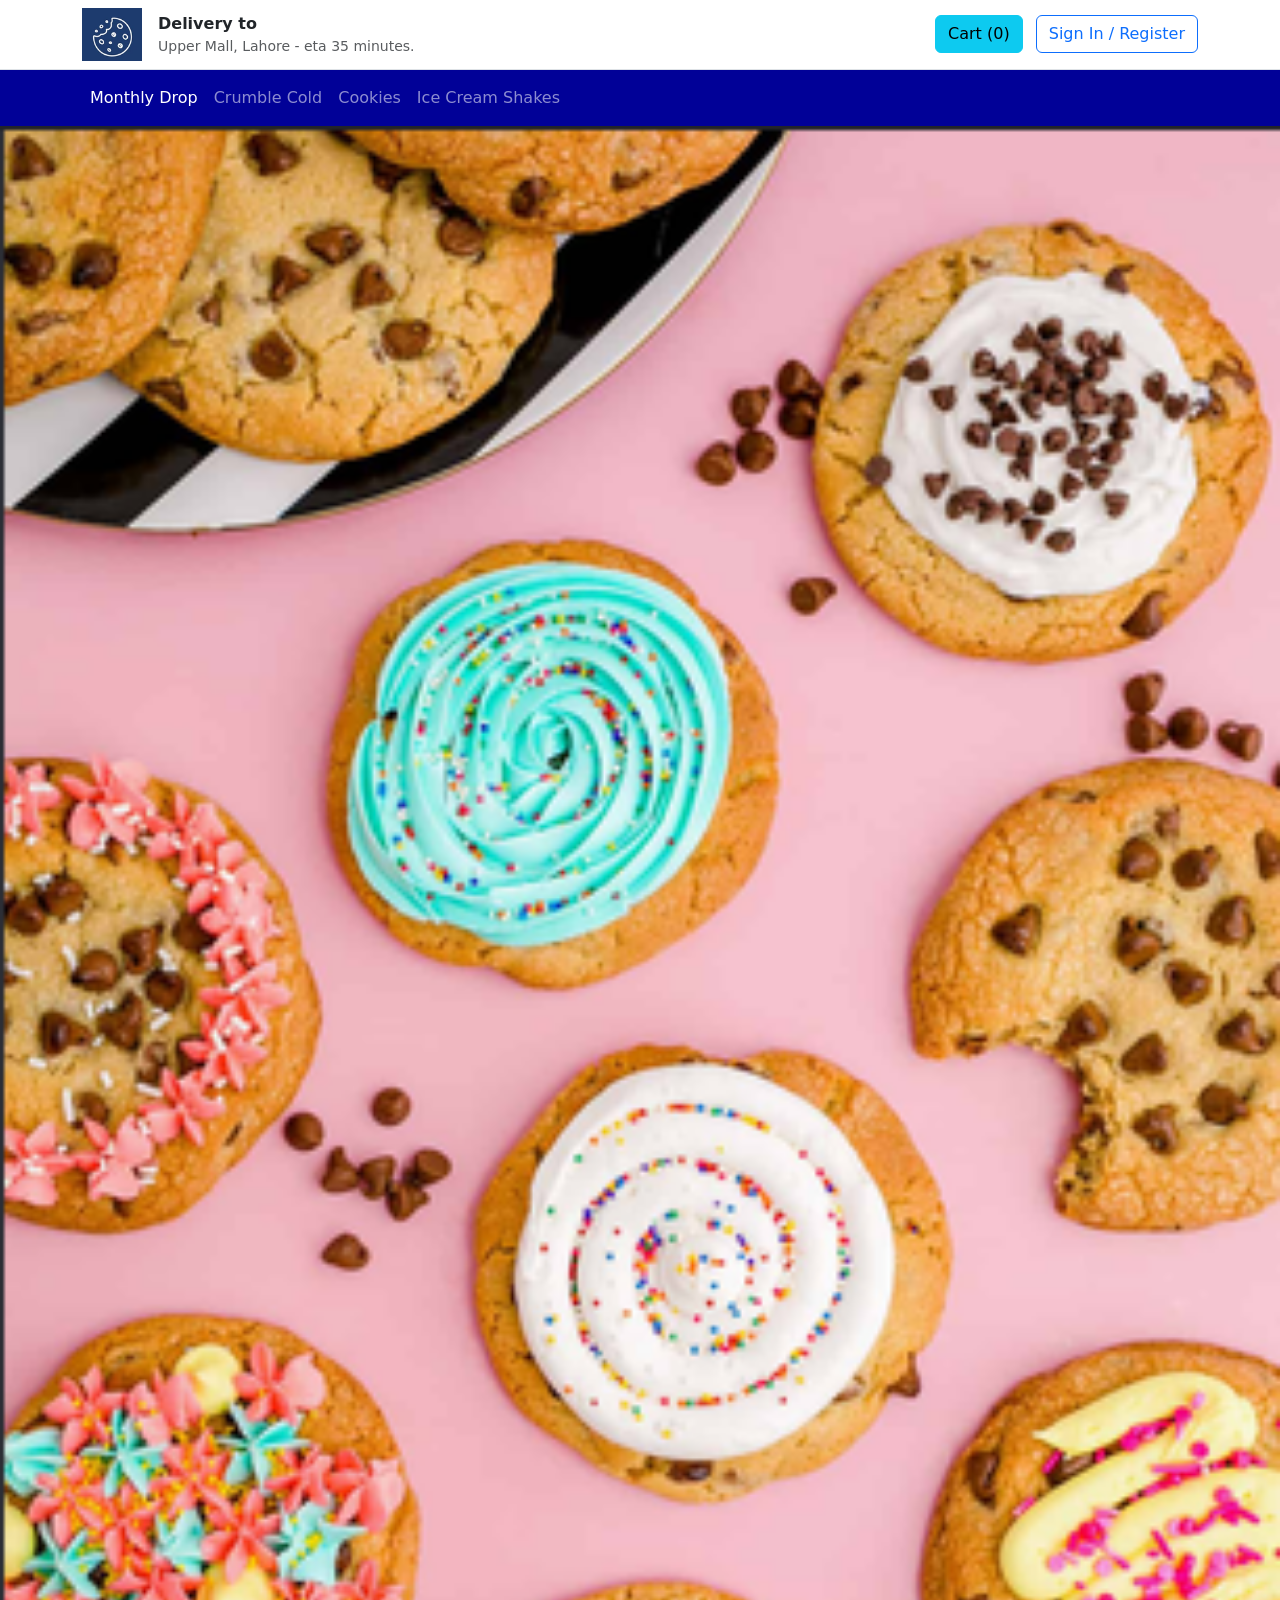
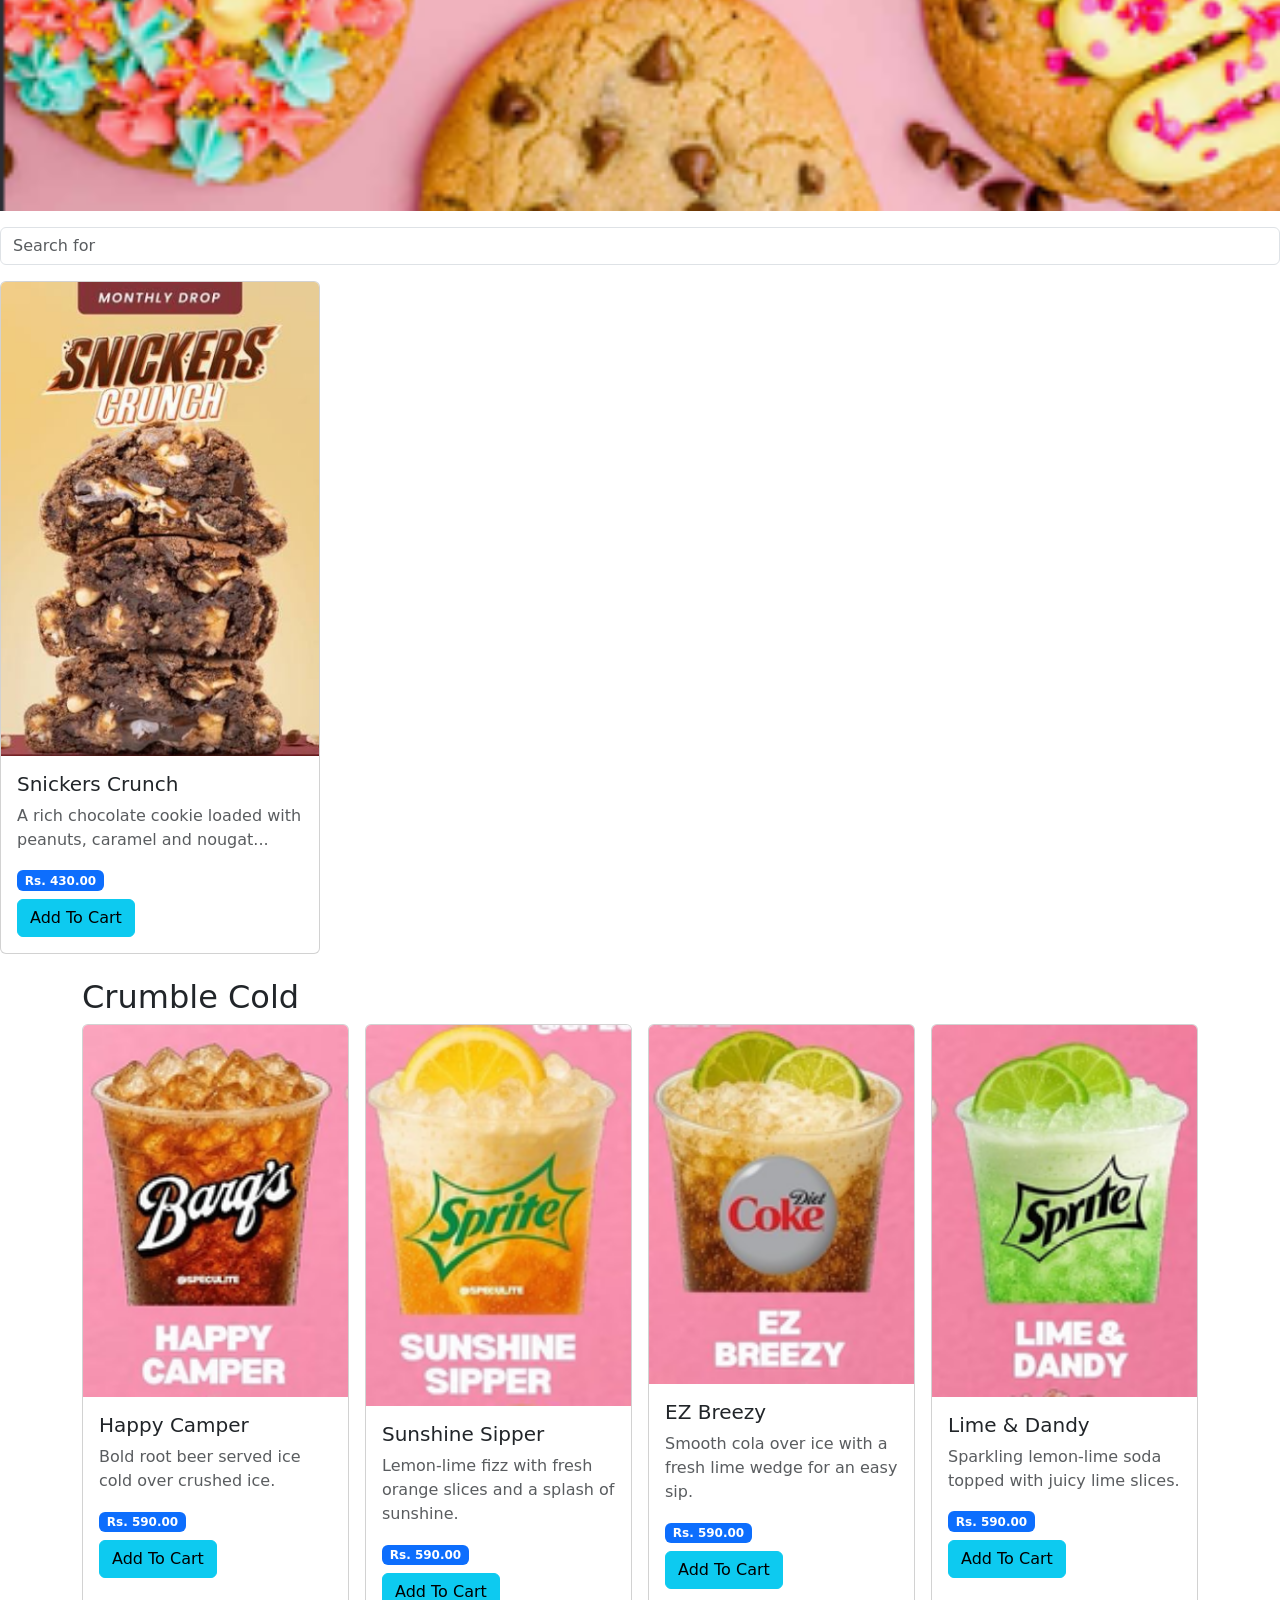
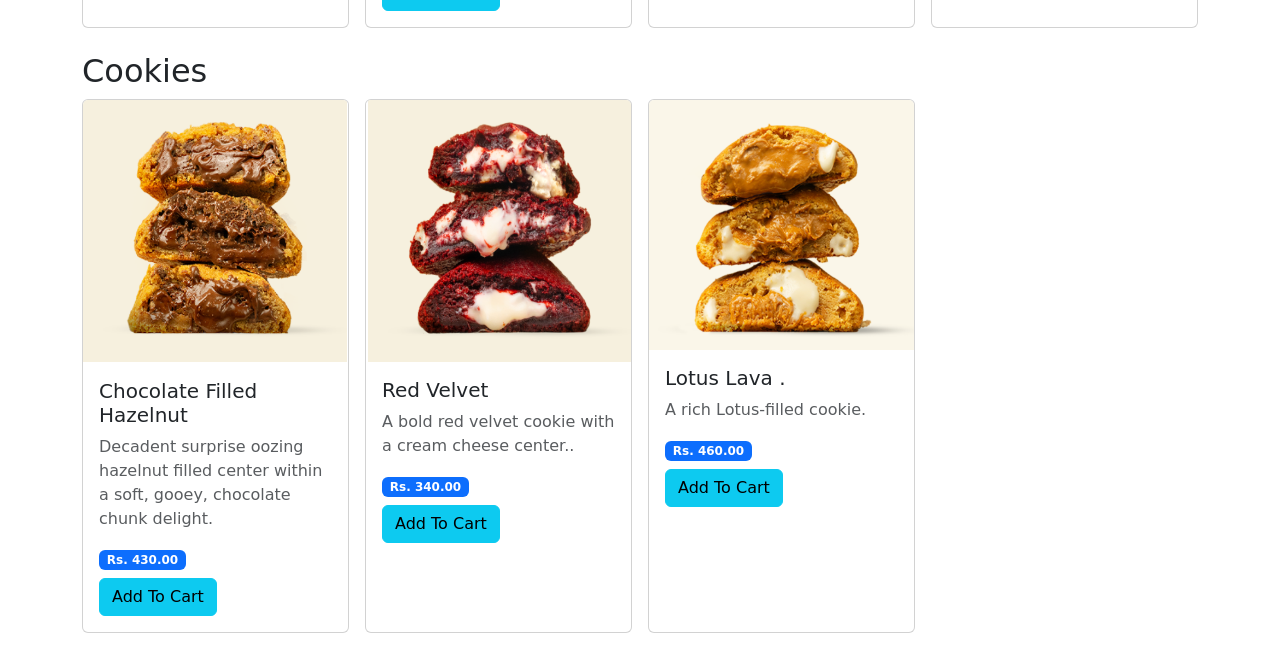
==== assignment-2/index.html @ 1c63a2e4 "Added three more cookie cards" ====
<!DOCTYPE html>
<html lang="en">
<head>
  <meta charset="UTF-8">
  <meta name="viewport" content="width=device-width, initial-scale=1.0">
  <title>Crumble</title>
  <link href="https://cdn.jsdelivr.net/npm/bootstrap@5.3.3/dist/css/bootstrap.min.css" rel="stylesheet">
  <link rel="stylesheet" href="css/style.css">
</head>
<body>

      <!-- Top bar -->
  <header class="bg-white border-bottom">
    <div class="container d-flex flex-wrap align-items-center justify-content-between gap-2 py-2">
      <div class="d-flex align-items-center">
        <img src="images/logo.png" alt="Crumble logo" width="60" class="me-3">
        <div>
          <strong>Delivery to</strong>
          <div class="small text-muted">Upper Mall, Lahore - eta 35 minutes.</div>
        </div>
      </div>
      <div>
        <button class="btn btn-info me-2">Cart (0)</button>
        <button class="btn btn-outline-primary">Sign In / Register</button>
      </div>
    </div>
  </header>

    <!-- Category navbar -->
  <nav class="navbar navbar-expand-md navbar-dark category-bar">
    <div class="container">
      <span class="navbar-brand d-md-none">Menu</span>
      <button class="navbar-toggler" type="button" data-bs-toggle="collapse" data-bs-target="#categoryMenu">
        <span class="navbar-toggler-icon"></span>
      </button>
      <div class="collapse navbar-collapse" id="categoryMenu">
        <ul class="navbar-nav">
          <li class="nav-item"><a class="nav-link active" href="#monthly-drop">Monthly Drop</a></li>
          <li class="nav-item"><a class="nav-link" href="#crumble-cold">Crumble Cold</a></li>
          <li class="nav-item"><a class="nav-link" href="#cookies">Cookies</a></li>
          <li class="nav-item"><a class="nav-link" href="#shakes">Ice Cream Shakes</a></li>
        </ul>
      </div>
    </div>
  </nav>

    <!-- Banner -->
  <section>
    <img src="images/banner.jpg" alt="Smores cookie monthly drop" class="img-fluid w-100">
  </section>

    <!-- Main content -->
  

    <!-- Search box -->
    <input type="text" class="form-control my-3" placeholder="Search for">

            <div class="col-12 col-md-6 col-lg-3">
          <div class="card h-100">
            <img src="images/snickers.jpg" class="card-img-top" alt="Snickers Crunch cookie">
            <div class="card-body">
              <h5 class="card-title">Snickers Crunch</h5>
              <p class="card-text text-muted">A rich chocolate cookie loaded with peanuts, caramel and nougat...</p>
              <span class="badge bg-primary mb-2">Rs. 430.00</span>
              <br>
              <button class="btn btn-info">Add To Cart</button>
            </div>
          </div>
        </div>

        <main class="container">

        <!-- Crumble Cold -->
    <section id="crumble-cold" class="my-4">
      <h2>Crumble Cold</h2>
      <div class="row g-3">

        <div class="col-12 col-md-6 col-lg-3">
          <div class="card h-100">
            <img src="images/happy-camper.jpg" class="card-img-top" alt="Happy Camper drink">
            <div class="card-body">
              <h5 class="card-title">Happy Camper</h5>
              <p class="card-text text-muted">Bold root beer served ice cold over crushed ice.</p>
              <span class="badge bg-primary mb-2">Rs. 590.00</span>
              <br>
              <button class="btn btn-info">Add To Cart</button>
            </div>
          </div>
        </div>

        <div class="col-12 col-md-6 col-lg-3">
          <div class="card h-100">
            <img src="images/sunshine-sipper.jpg" class="card-img-top" alt="Sunshine Sipper drink">
            <div class="card-body">
              <h5 class="card-title">Sunshine Sipper</h5>
              <p class="card-text text-muted">Lemon-lime fizz with fresh orange slices and a splash of sunshine.</p>
              <span class="badge bg-primary mb-2">Rs. 590.00</span>
              <br>
              <button class="btn btn-info">Add To Cart</button>
            </div>
          </div>
        </div>

        <div class="col-12 col-md-6 col-lg-3">
          <div class="card h-100">
            <img src="images/ez-breezy.jpg" class="card-img-top" alt="EZ Breezy drink">
            <div class="card-body">
              <h5 class="card-title">EZ Breezy</h5>
              <p class="card-text text-muted">Smooth cola over ice with a fresh lime wedge for an easy sip.</p>
              <span class="badge bg-primary mb-2">Rs. 590.00</span>
              <br>
              <button class="btn btn-info">Add To Cart</button>
            </div>
          </div>
        </div>

        <div class="col-12 col-md-6 col-lg-3">
          <div class="card h-100">
            <img src="images/lime-dandy.jpg" class="card-img-top" alt="Lime and Dandy drink">
            <div class="card-body">
              <h5 class="card-title">Lime &amp; Dandy</h5>
              <p class="card-text text-muted">Sparkling lemon-lime soda topped with juicy lime slices.</p>
              <span class="badge bg-primary mb-2">Rs. 590.00</span>
              <br>
              <button class="btn btn-info">Add To Cart</button>
            </div>
          </div>
        </div>

      </div>
    </section>

        <!-- Cookies -->
    <section id="cookies" class="my-4">
      <h2>Cookies</h2>
      <div class="row g-3">

        <div class="col-12 col-md-6 col-lg-3">
          <div class="card h-100">
            <img src="images/hazelnut.jpg" class="card-img-top" alt="Chocolate Filled Hazelnut cookie">
            <div class="card-body">
              <h5 class="card-title">
                <a href="product.html" class="text-decoration-none text-dark">Chocolate Filled Hazelnut</a>
              </h5>
              <p class="card-text text-muted">Decadent surprise oozing hazelnut filled center within a soft, gooey, chocolate chunk delight.</p>
              <span class="badge bg-primary mb-2">Rs. 430.00</span>
              <br>
              <button class="btn btn-info">Add To Cart</button>
            </div>
          </div>
        </div>

        <div class="col-12 col-md-6 col-lg-3">
          <div class="card h-100">
            <img src="images/red-velvet.jpg" class="card-img-top" alt="Red Velvet cookie">
            <div class="card-body">
              <h5 class="card-title">
                <a href="product.html" class="text-decoration-none text-dark">Red Velvet</a>
              </h5>
              <p class="card-text text-muted">A bold red velvet cookie with a cream cheese center..</p>
              <span class="badge bg-primary mb-2">Rs. 340.00</span>
              <br>
              <button class="btn btn-info">Add To Cart</button>
            </div>
          </div>
        </div>

        <div class="col-12 col-md-6 col-lg-3">
          <div class="card h-100">
            <img src="images/lotus-lava.jpg" class="card-img-top" alt="Lotus Lava cookie">
            <div class="card-body">
              <h5 class="card-title">
                <a href="product.html" class="text-decoration-none text-dark">Lotus Lava .</a>
              </h5>
              <p class="card-text text-muted">A rich Lotus-filled cookie.</p>
              <span class="badge bg-primary mb-2">Rs. 460.00</span>
              <br>
              <button class="btn btn-info">Add To Cart</button>
            </div>
          </div>
        </div>

      </div>
    </section>

  </main>


  <script src="https://cdn.jsdelivr.net/npm/bootstrap@5.3.3/dist/js/bootstrap.bundle.min.js"></script>
</body>
</html>
---- assignment-2/css/style.css ----
.category-bar {
  background-color: #010197;
}
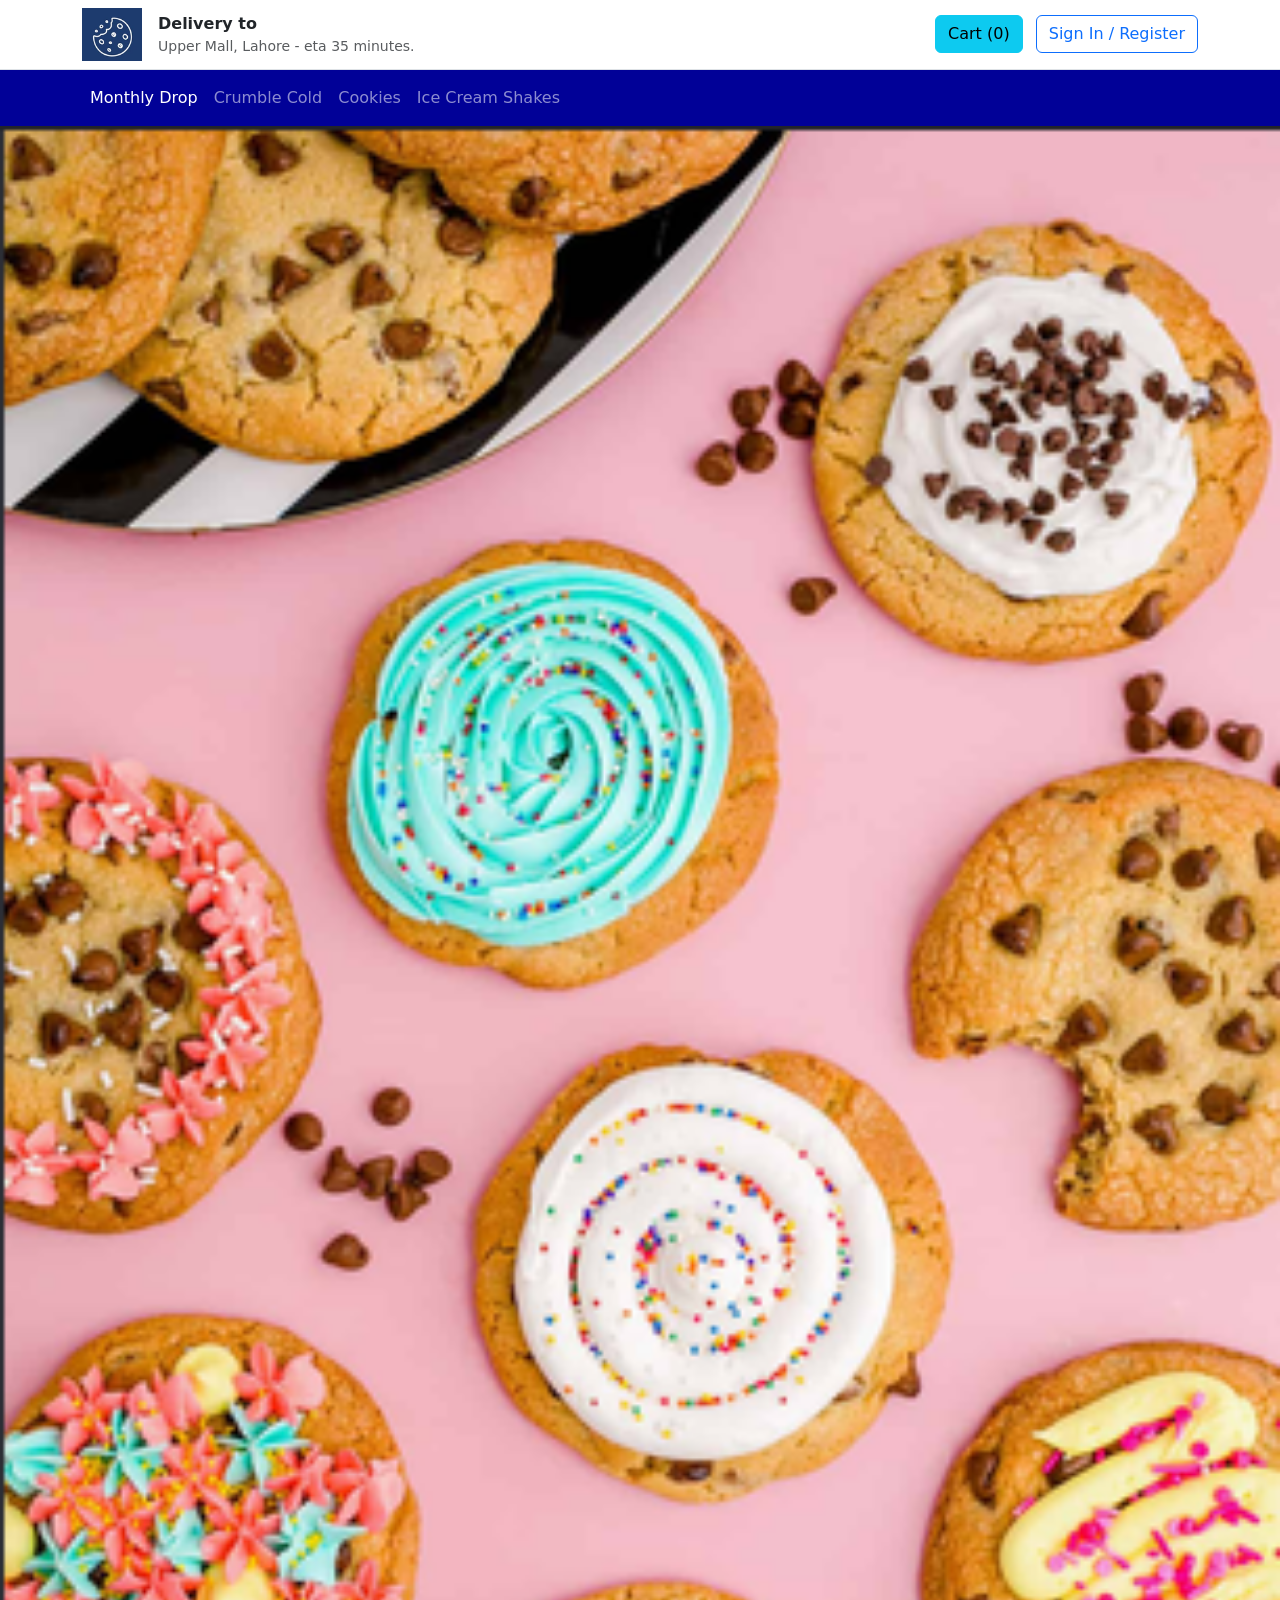
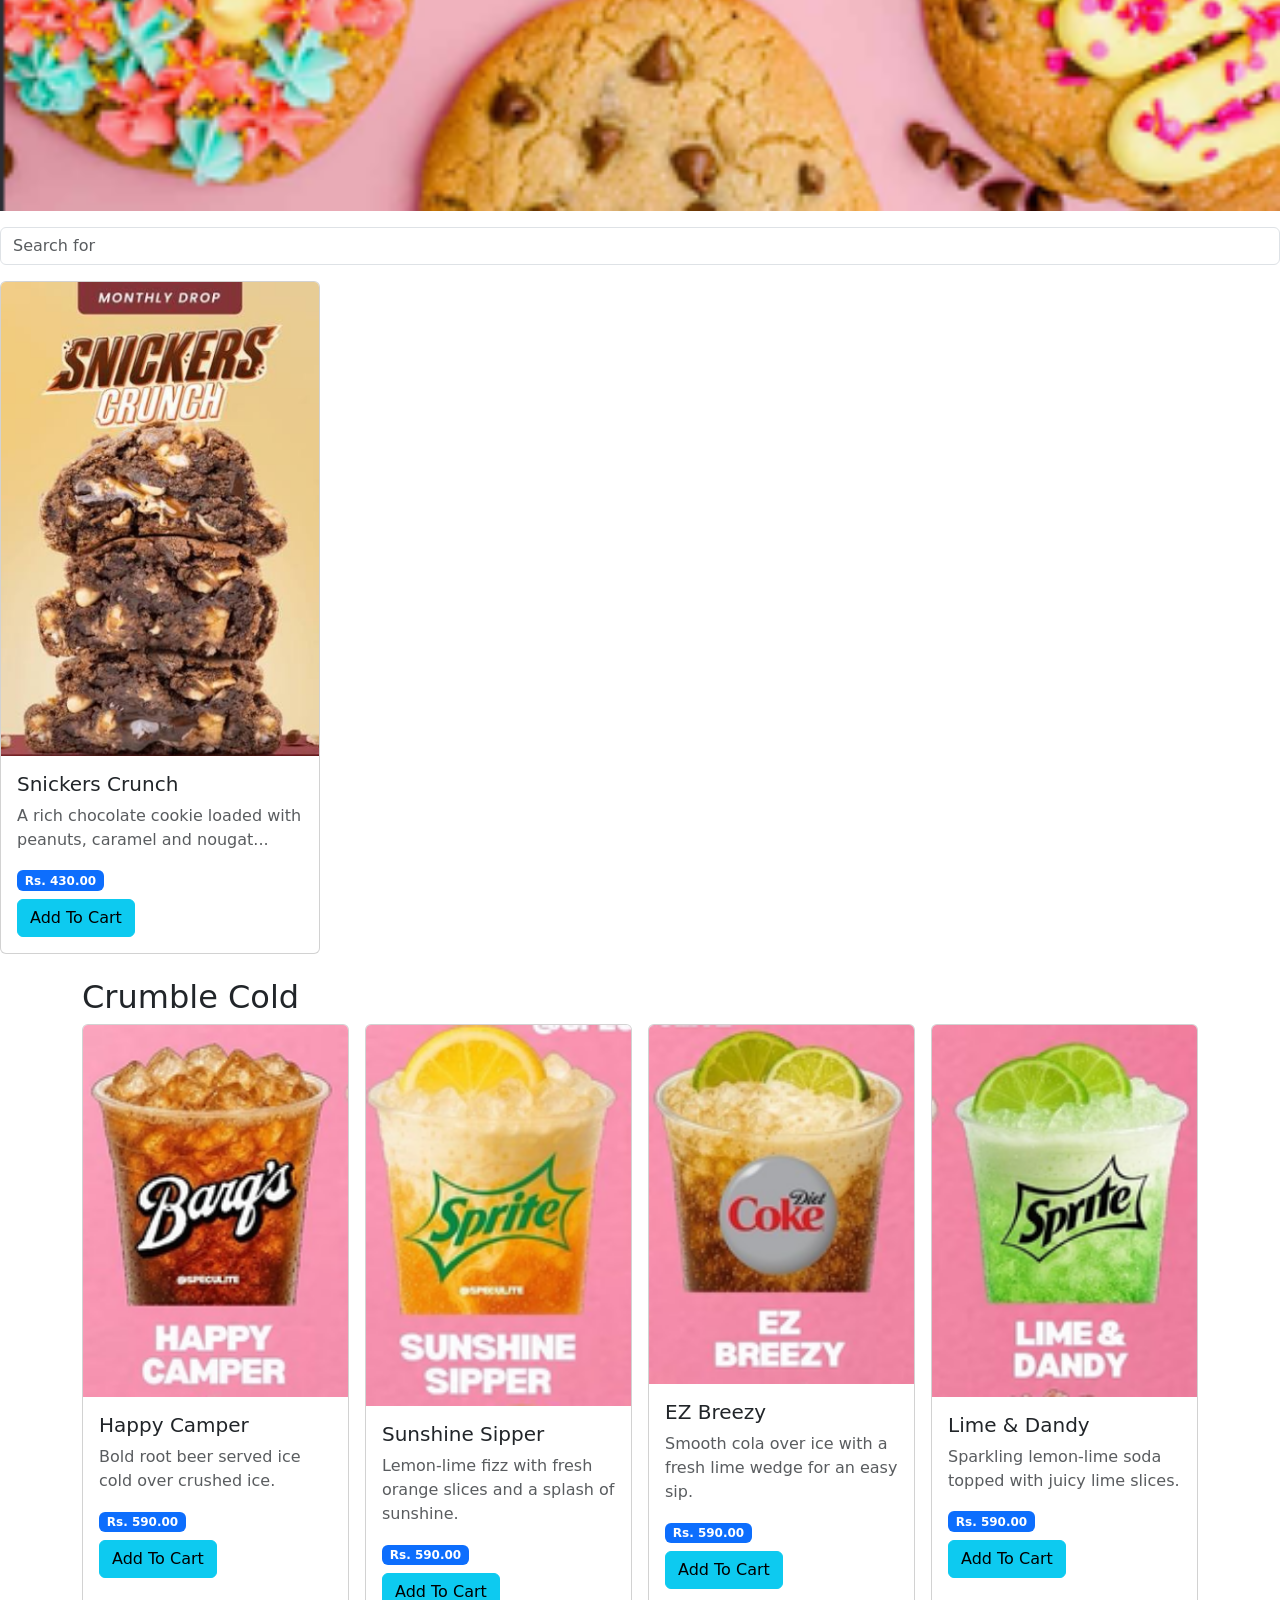
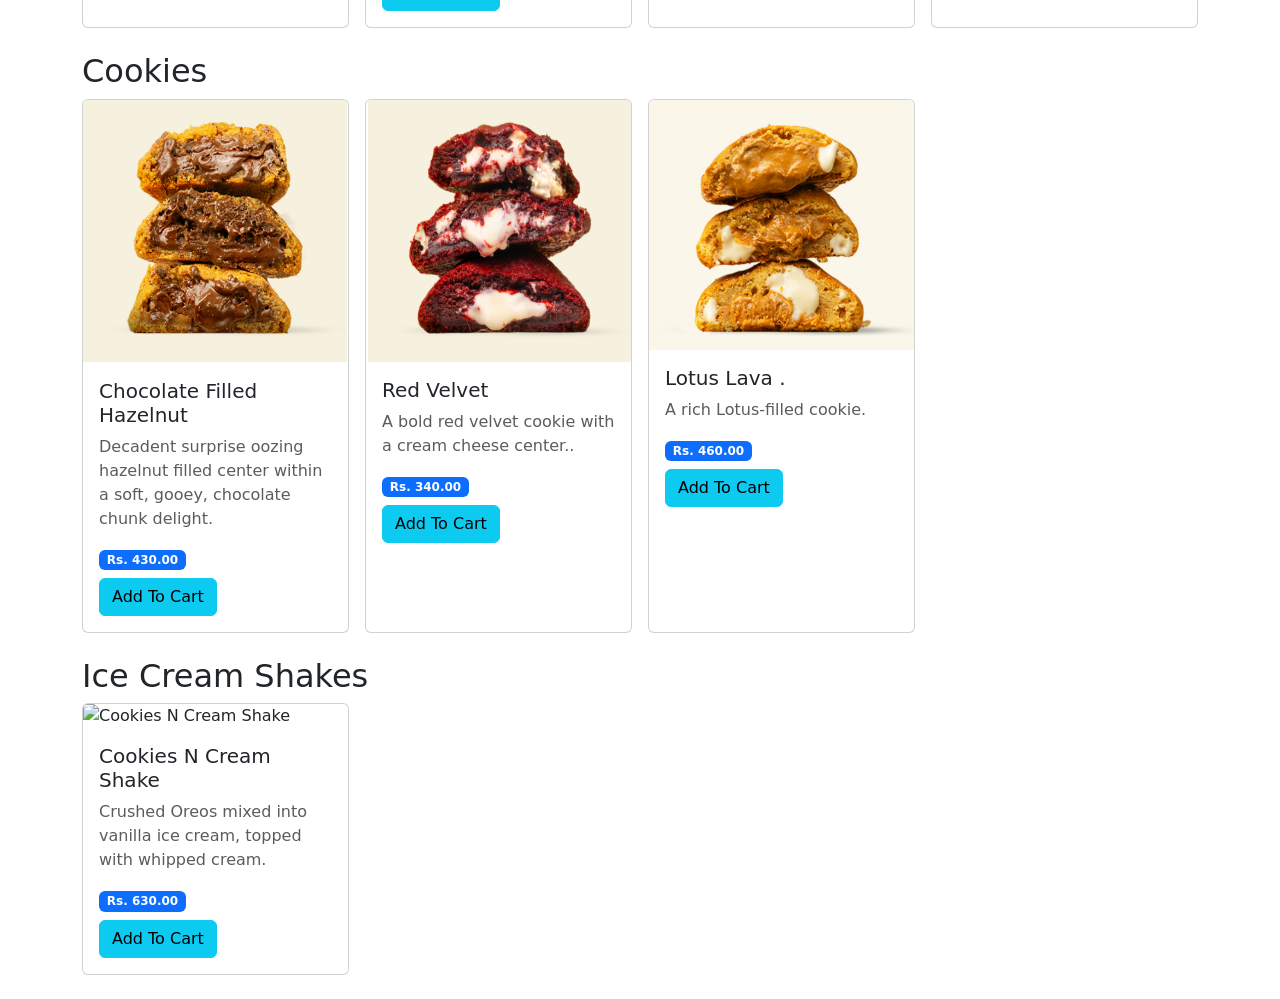
==== commit d7753d9b: "Ice Cream Shakes section with first card" ====
--- a/assignment-2/index.html
+++ b/assignment-2/index.html
@@ -183,6 +183,27 @@
       </div>
     </section>
 
+        <!-- Ice Cream Shakes -->
+    <section id="shakes" class="my-4">
+      <h2>Ice Cream Shakes</h2>
+      <div class="row g-3">
+
+        <div class="col-12 col-md-6 col-lg-3">
+          <div class="card h-100">
+            <img src="images/cookies-cream-shake.jpg" class="card-img-top" alt="Cookies N Cream Shake">
+            <div class="card-body">
+              <h5 class="card-title">Cookies N Cream Shake</h5>
+              <p class="card-text text-muted">Crushed Oreos mixed into vanilla ice cream, topped with whipped cream.</p>
+              <span class="badge bg-primary mb-2">Rs. 630.00</span>
+              <br>
+              <button class="btn btn-info">Add To Cart</button>
+            </div>
+          </div>
+        </div>
+
+      </div>
+    </section>
+
   </main>
 
 
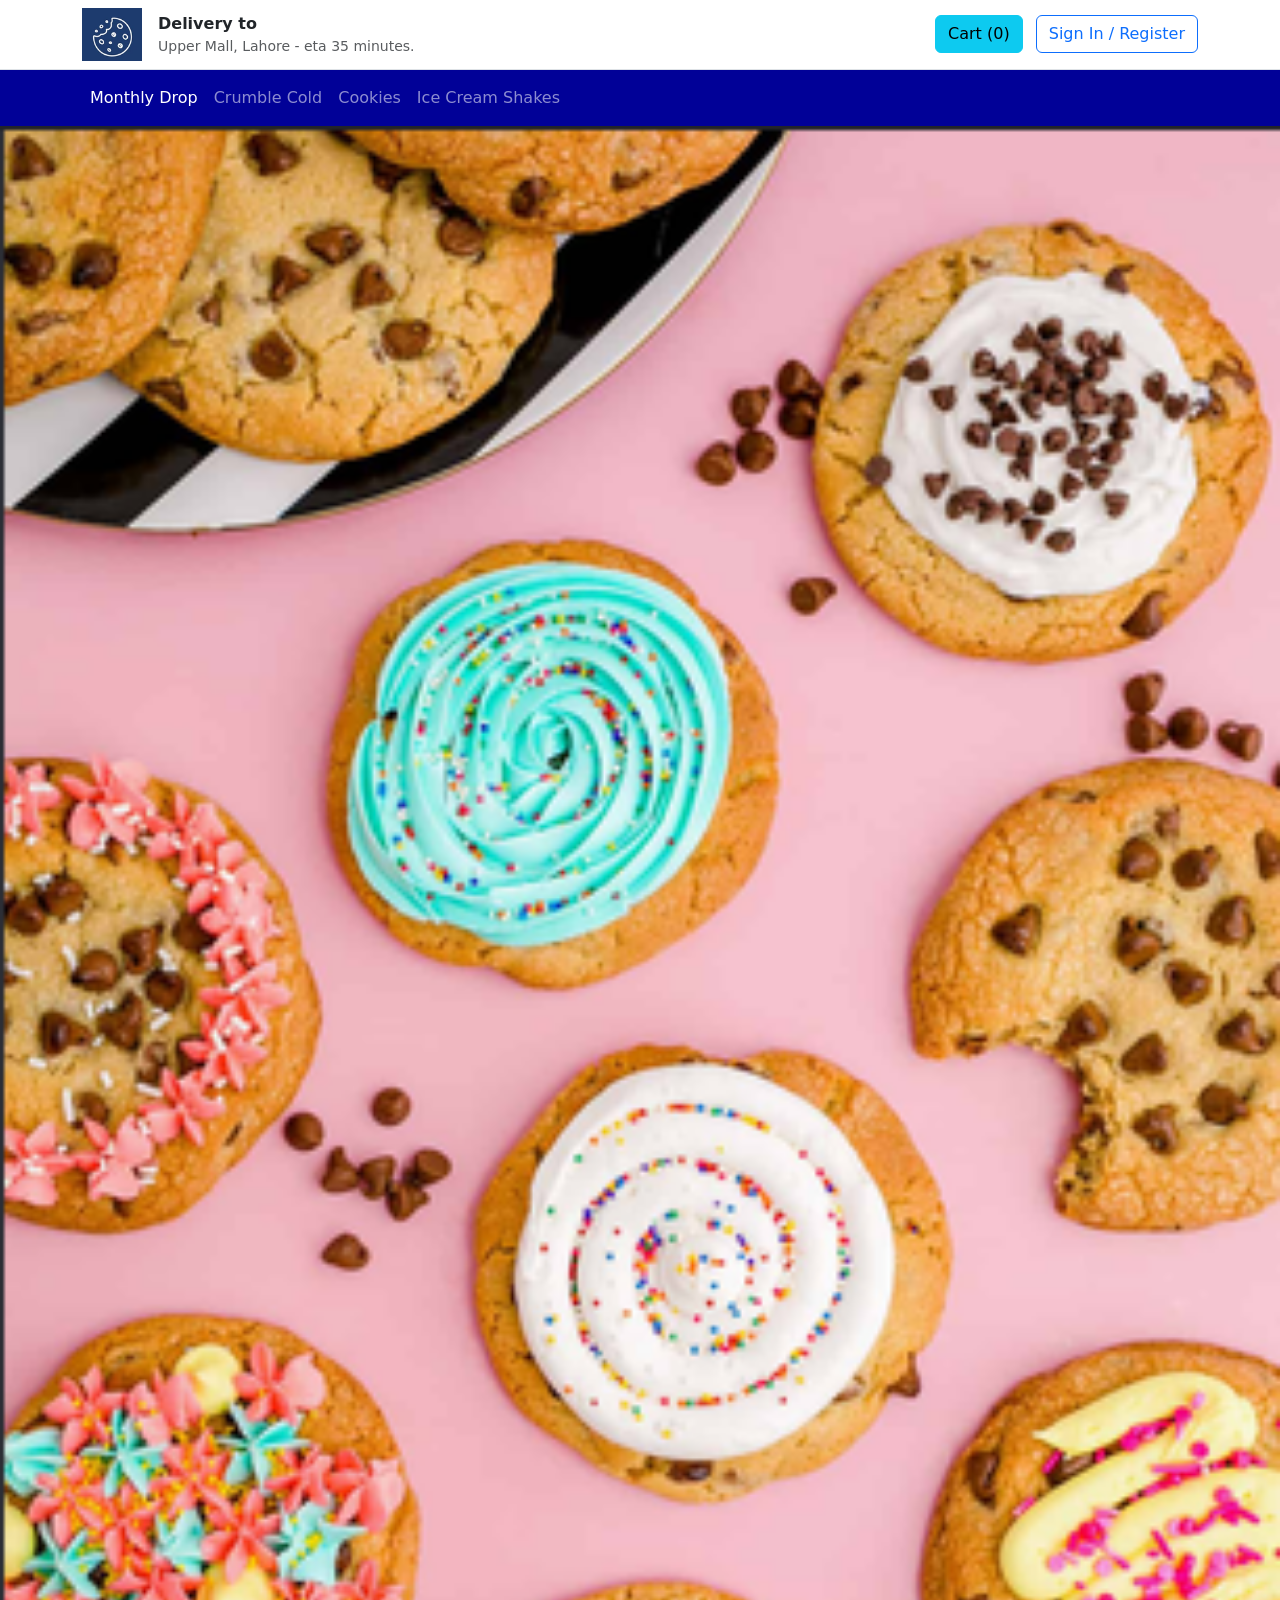
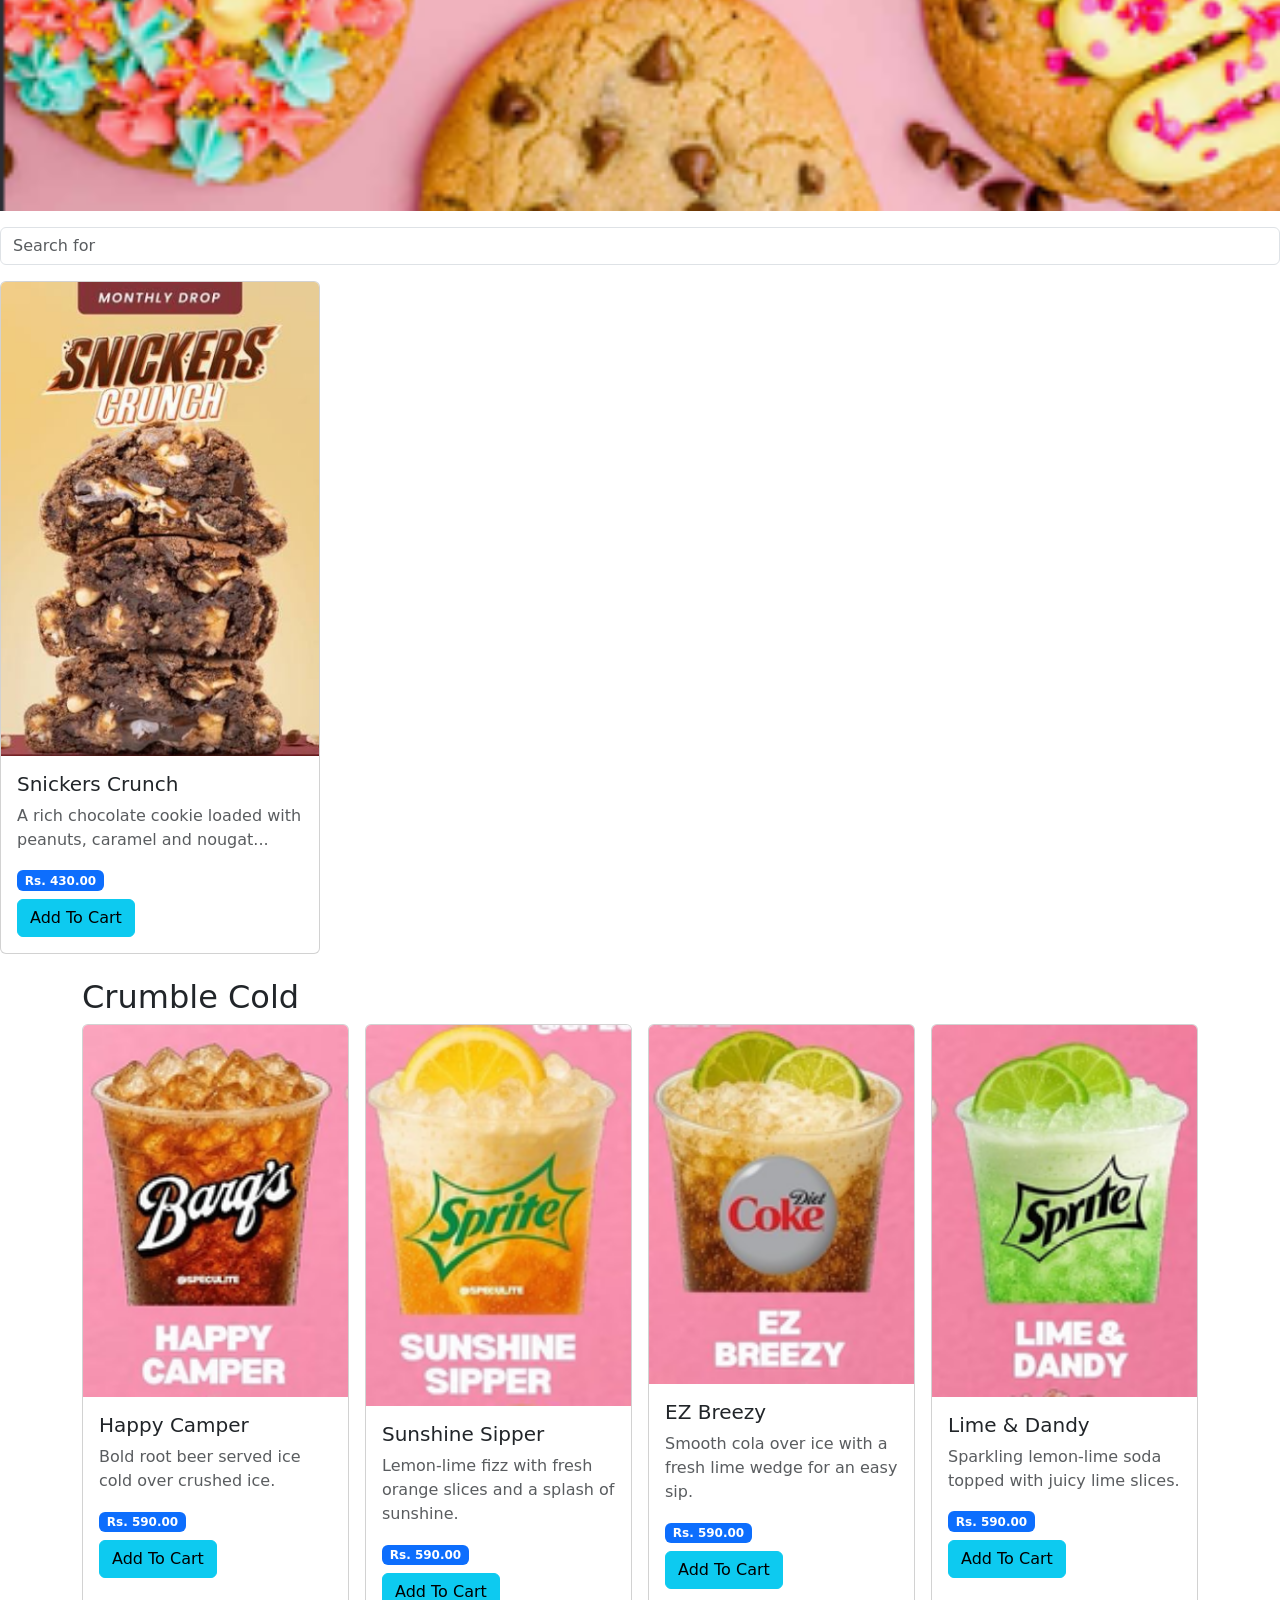
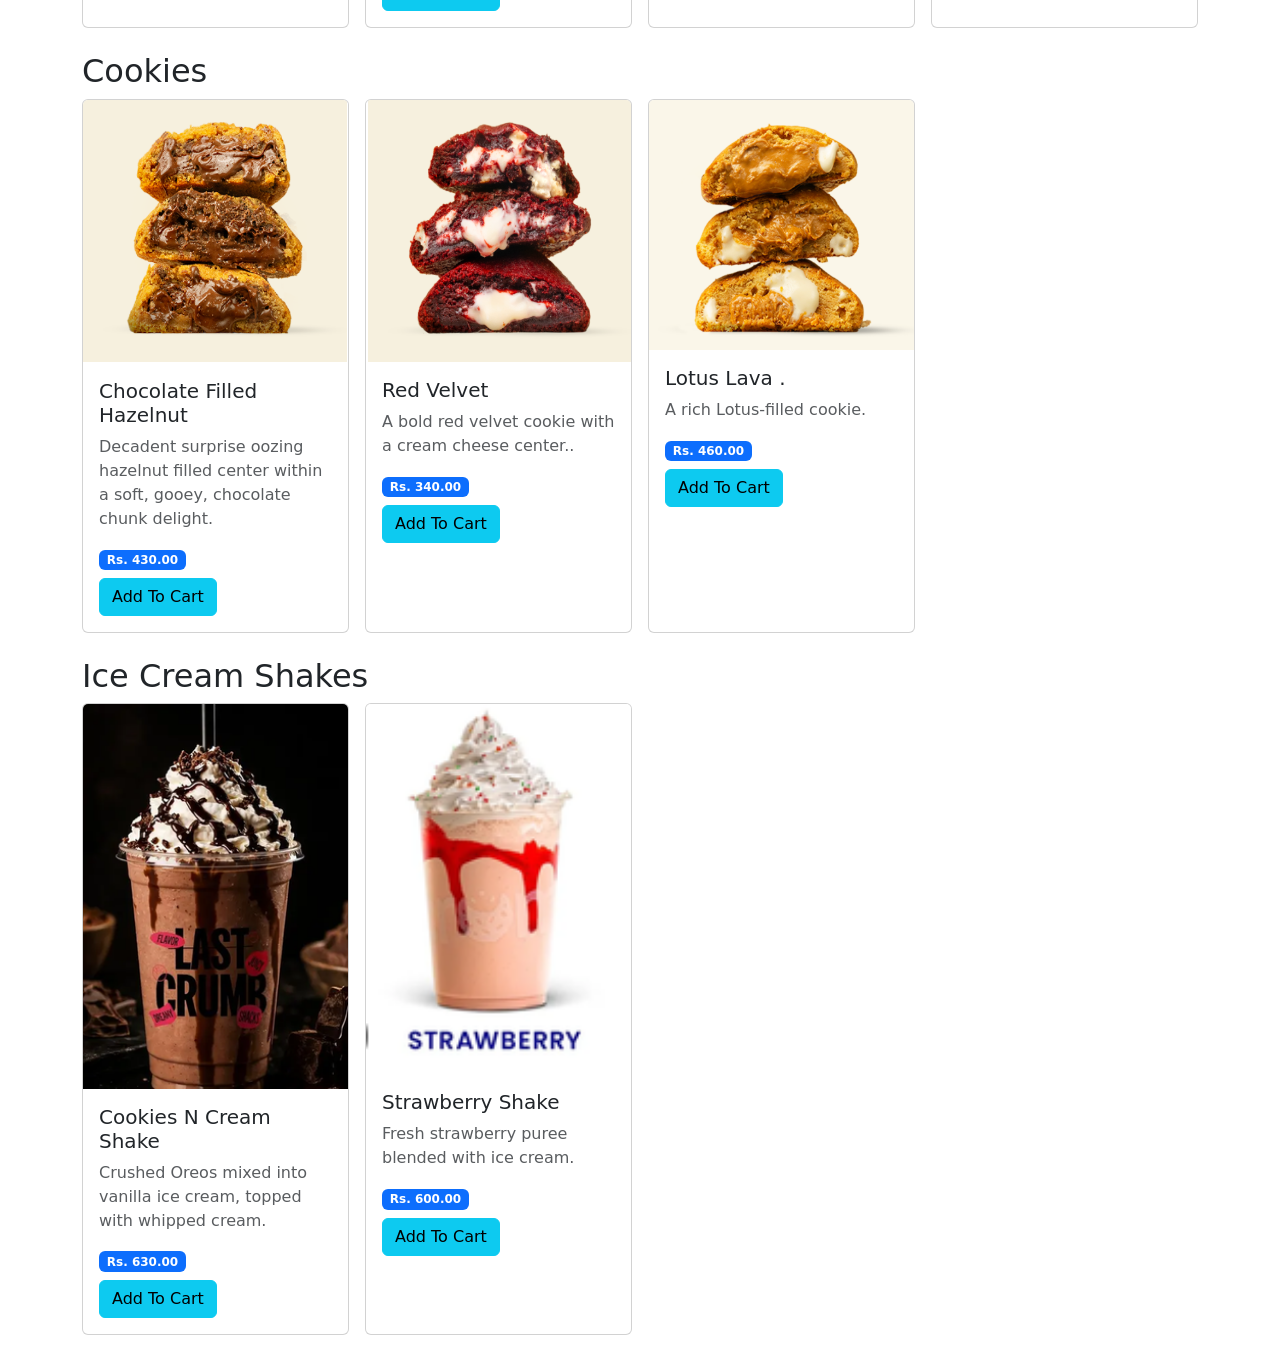
==== commit b84db5f6: "Added strawberry shake card as well" ====
--- a/assignment-2/index.html
+++ b/assignment-2/index.html
@@ -190,7 +190,7 @@
 
         <div class="col-12 col-md-6 col-lg-3">
           <div class="card h-100">
-            <img src="images/cookies-cream-shake.jpg" class="card-img-top" alt="Cookies N Cream Shake">
+            <img src="images/cookies-and-cream-shake.jpg" class="card-img-top" alt="Cookies N Cream Shake">
             <div class="card-body">
               <h5 class="card-title">Cookies N Cream Shake</h5>
               <p class="card-text text-muted">Crushed Oreos mixed into vanilla ice cream, topped with whipped cream.</p>
@@ -201,6 +201,19 @@
           </div>
         </div>
 
+        <div class="col-12 col-md-6 col-lg-3">
+          <div class="card h-100">
+            <img src="images/strawberry-shake.jpg" class="card-img-top" alt="Cookies N Cream Shake">
+            <div class="card-body">
+              <h5 class="card-title">Strawberry Shake</h5>
+              <p class="card-text text-muted">Fresh strawberry puree blended with ice cream.</p>
+              <span class="badge bg-primary mb-2">Rs. 600.00</span>
+              <br>
+              <button class="btn btn-info">Add To Cart</button>
+            </div>
+          </div>
+        </div>
+
       </div>
     </section>
 
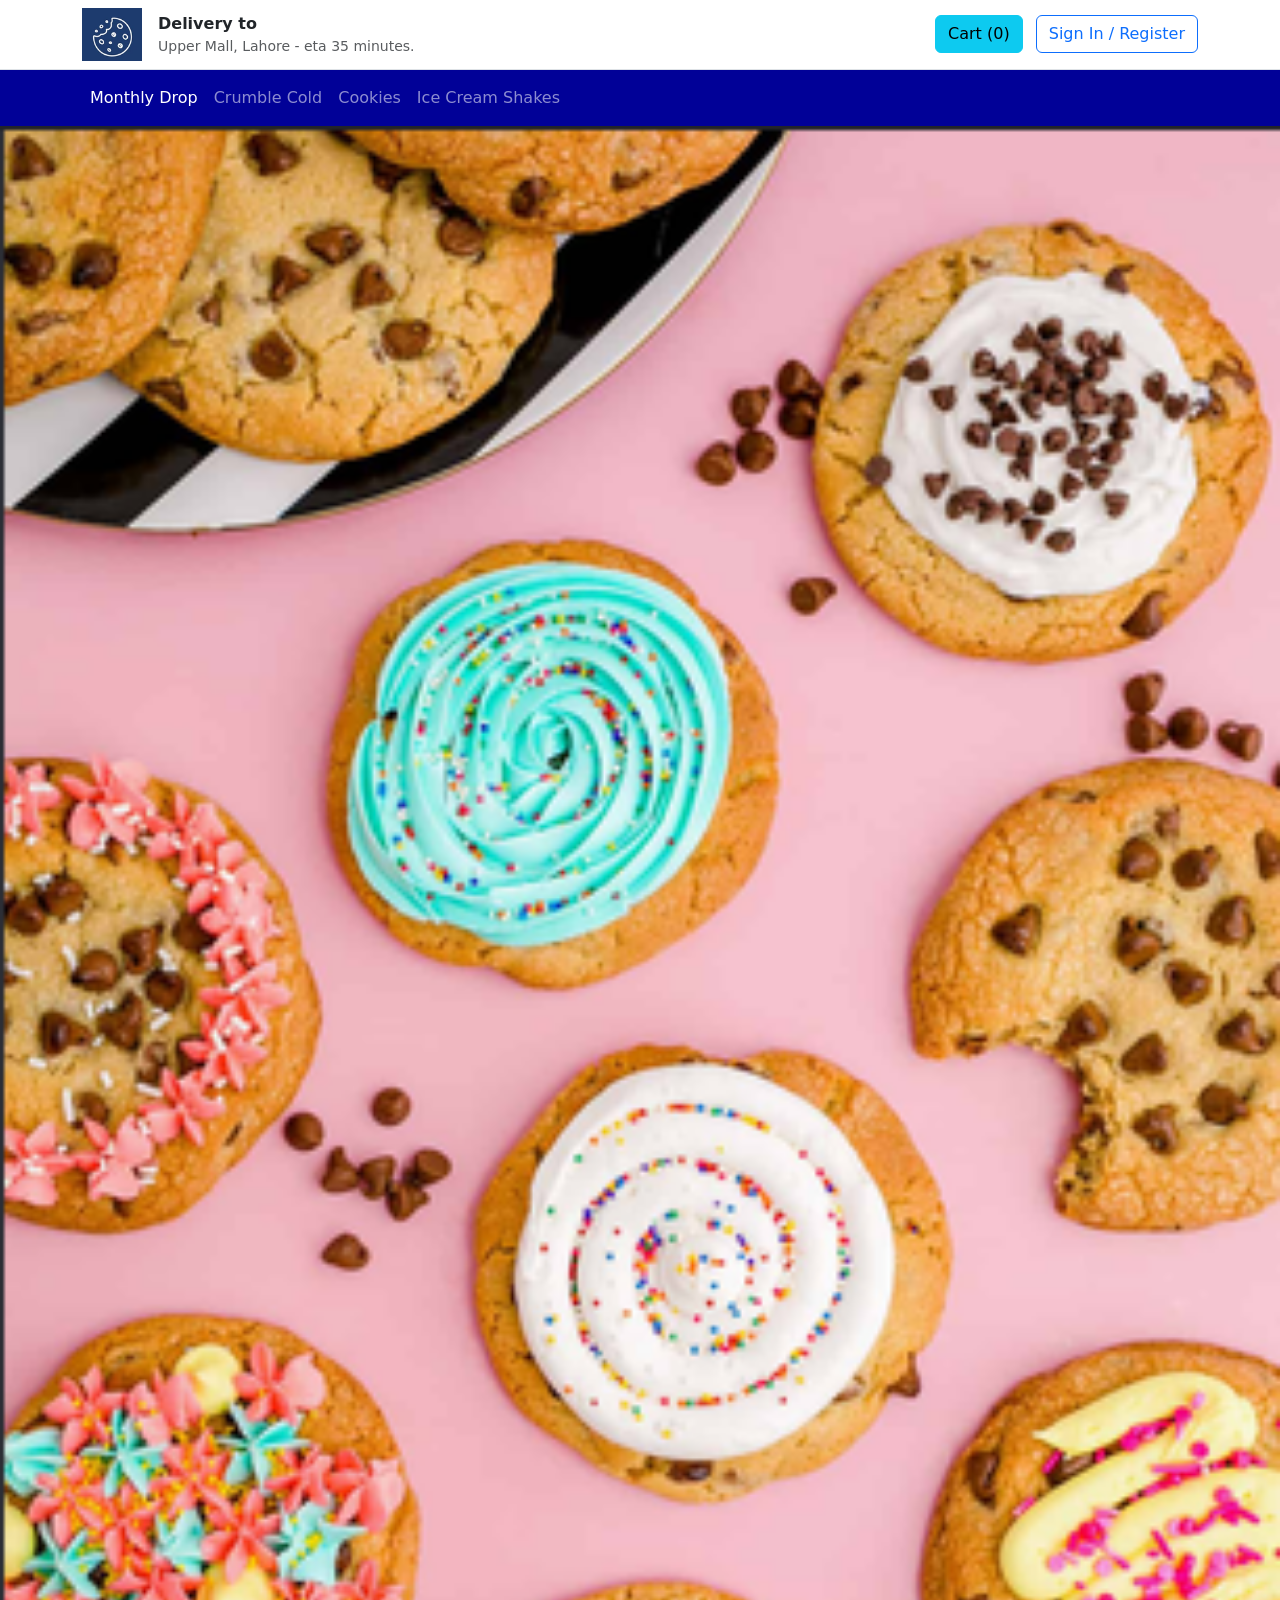
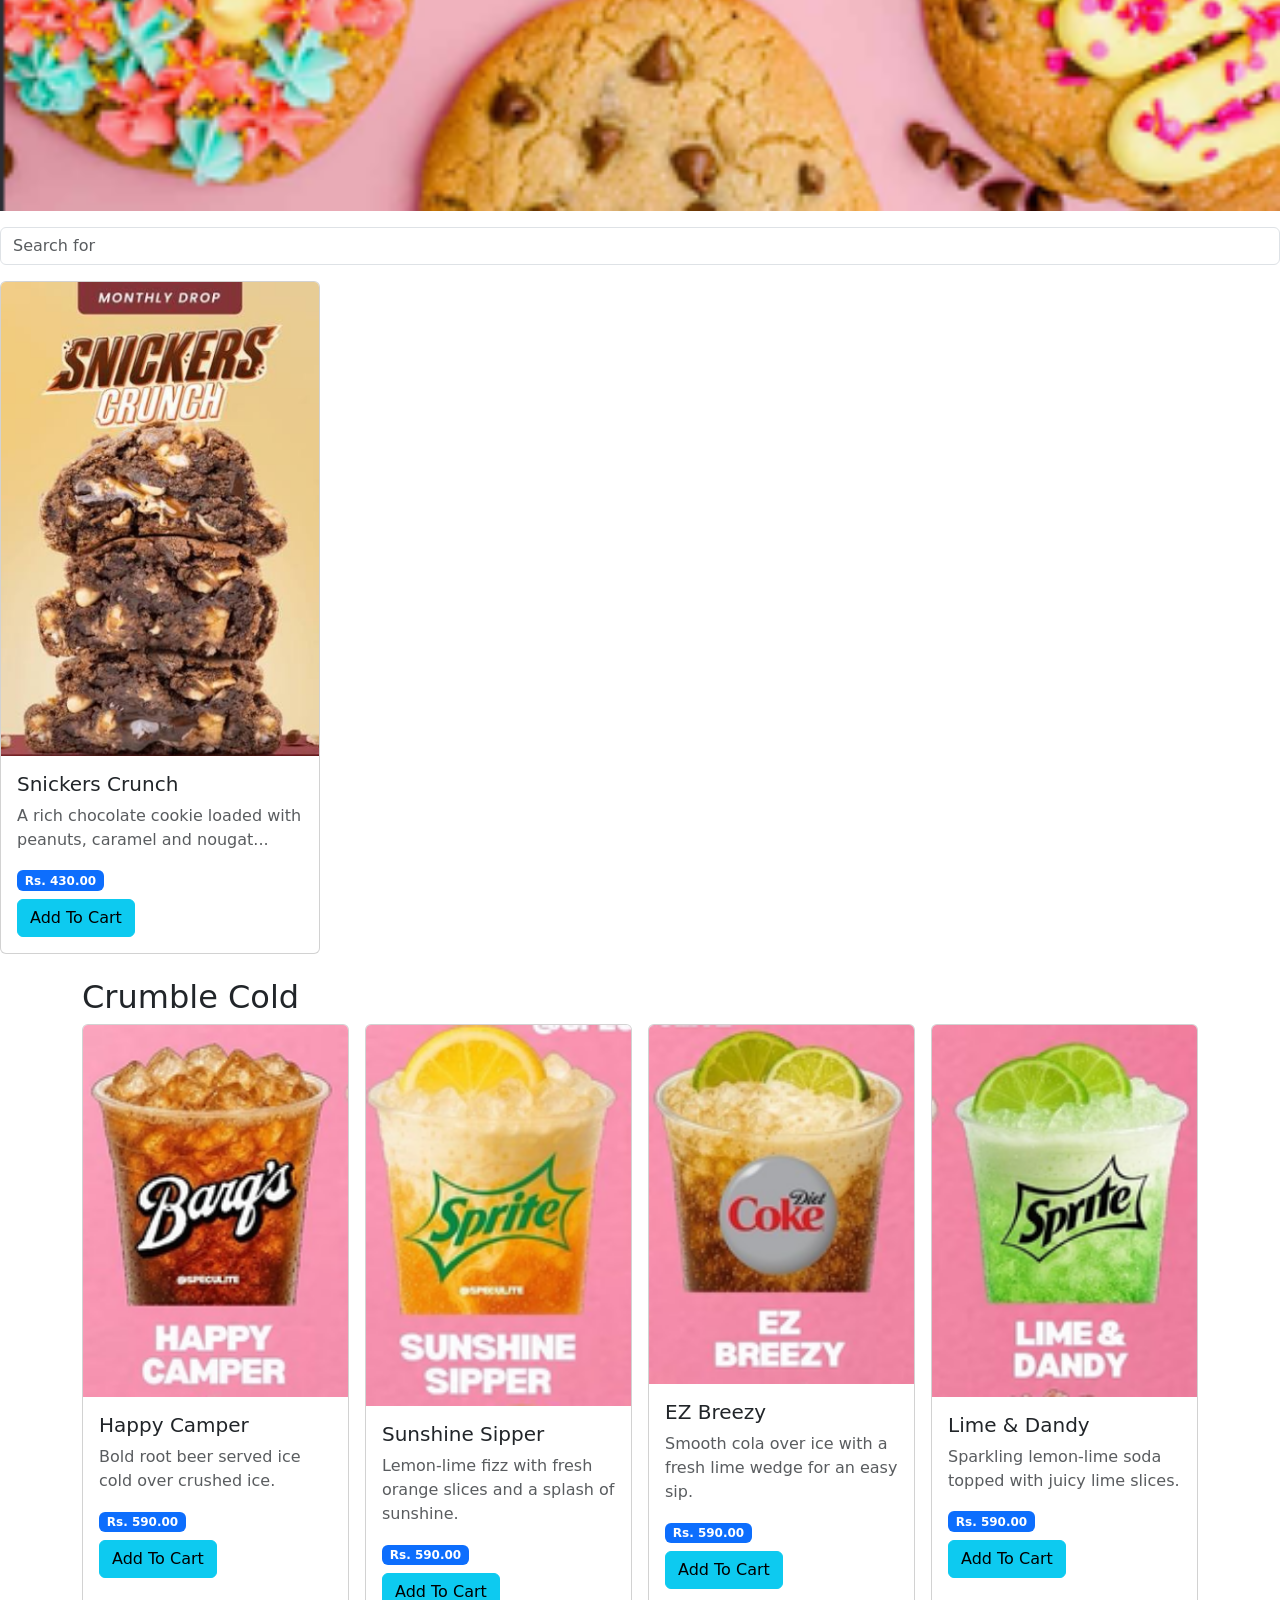
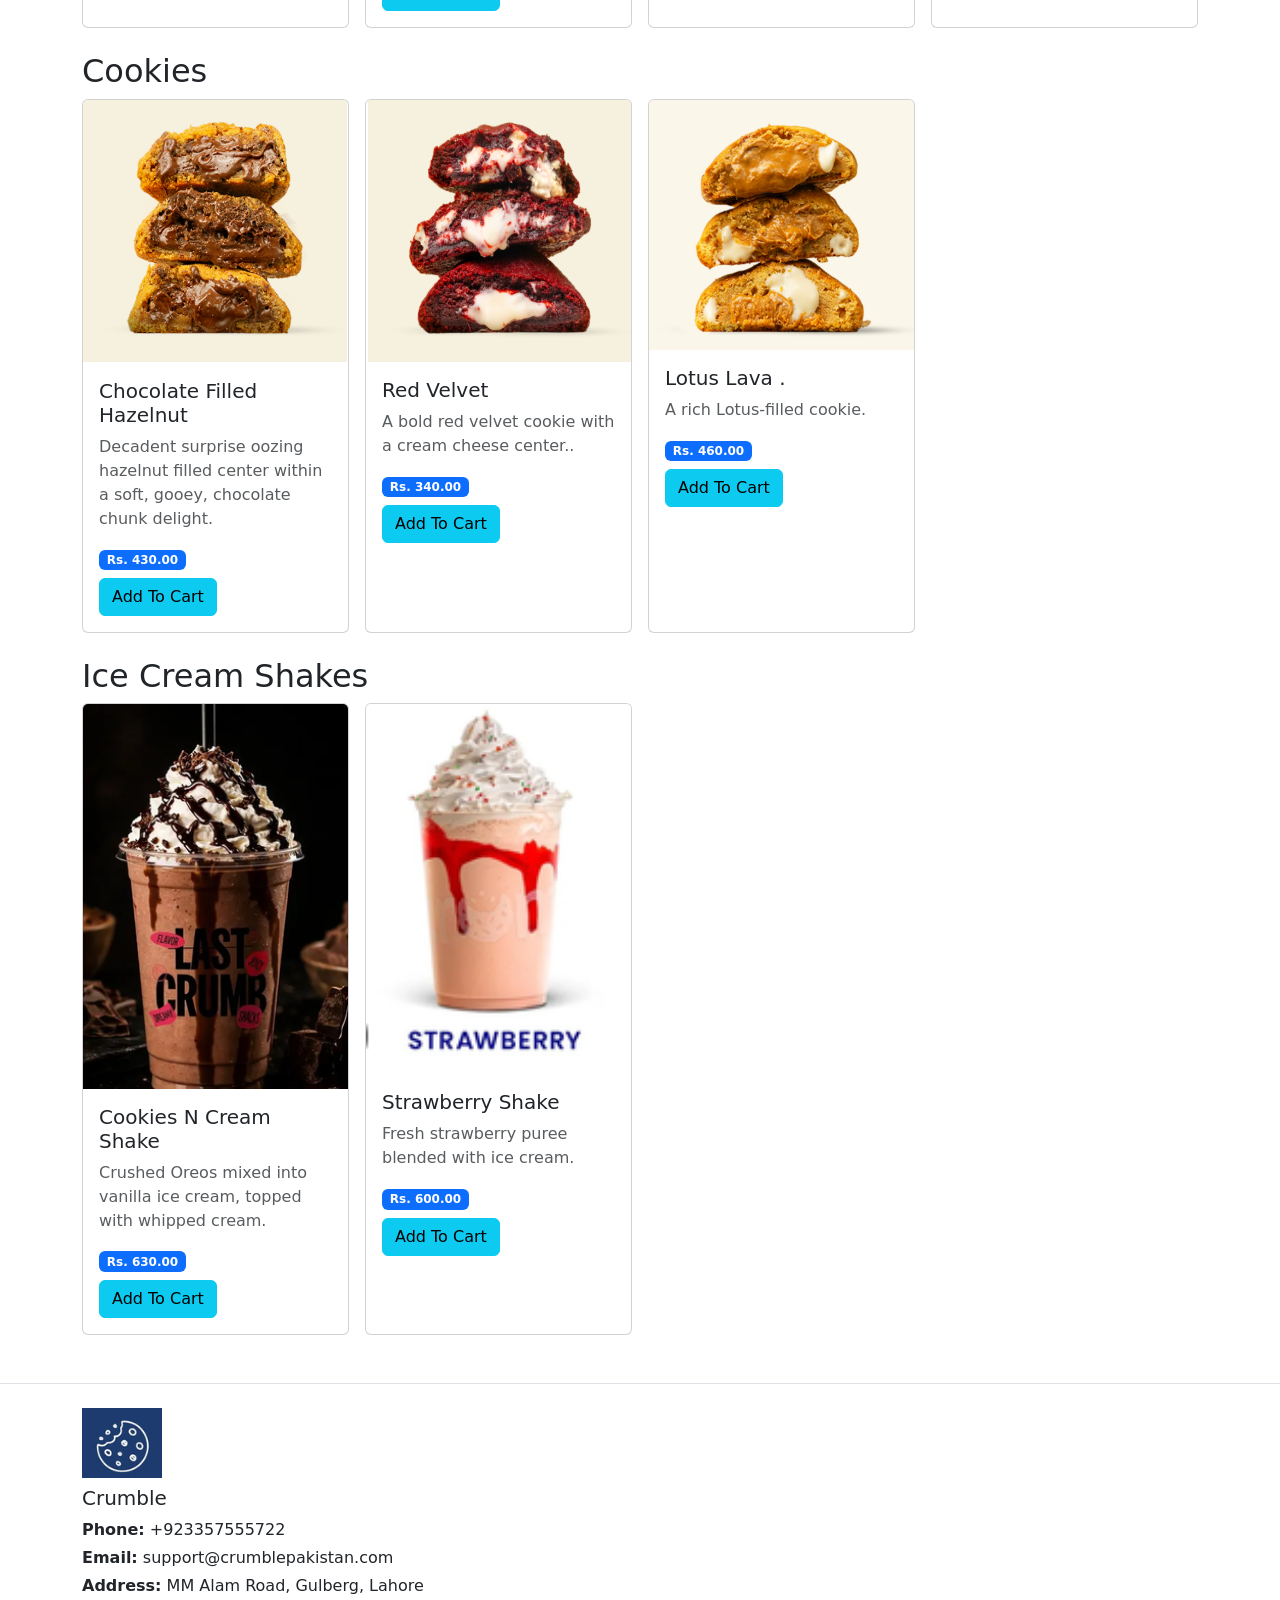
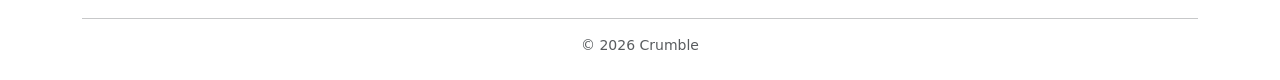
==== commit 2fdd9ae4: "Added footer with contact information i.e number,email and location" ====
--- a/assignment-2/index.html
+++ b/assignment-2/index.html
@@ -219,6 +219,24 @@
 
   </main>
 
+    <!-- Footer -->
+  <footer class="bg-white border-top mt-5 py-4">
+    <div class="container">
+      <div class="row g-4">
+
+        <div class="col-12 col-md-6">
+          <img src="images/logo.png" alt="Crumble logo" width="80" class="mb-2">
+          <h5>Crumble</h5>
+          <p class="mb-1"><strong>Phone:</strong> +923357555722</p>
+          <p class="mb-1"><strong>Email:</strong> support@crumblepakistan.com</p>
+          <p class="mb-1"><strong>Address:</strong> MM Alam Road, Gulberg, Lahore</p>
+        </div>
+
+      </div>
+      <hr>
+      <p class="text-center small text-muted mb-0">&copy; 2026 Crumble</p>
+    </div>
+  </footer>
 
   <script src="https://cdn.jsdelivr.net/npm/bootstrap@5.3.3/dist/js/bootstrap.bundle.min.js"></script>
 </body>
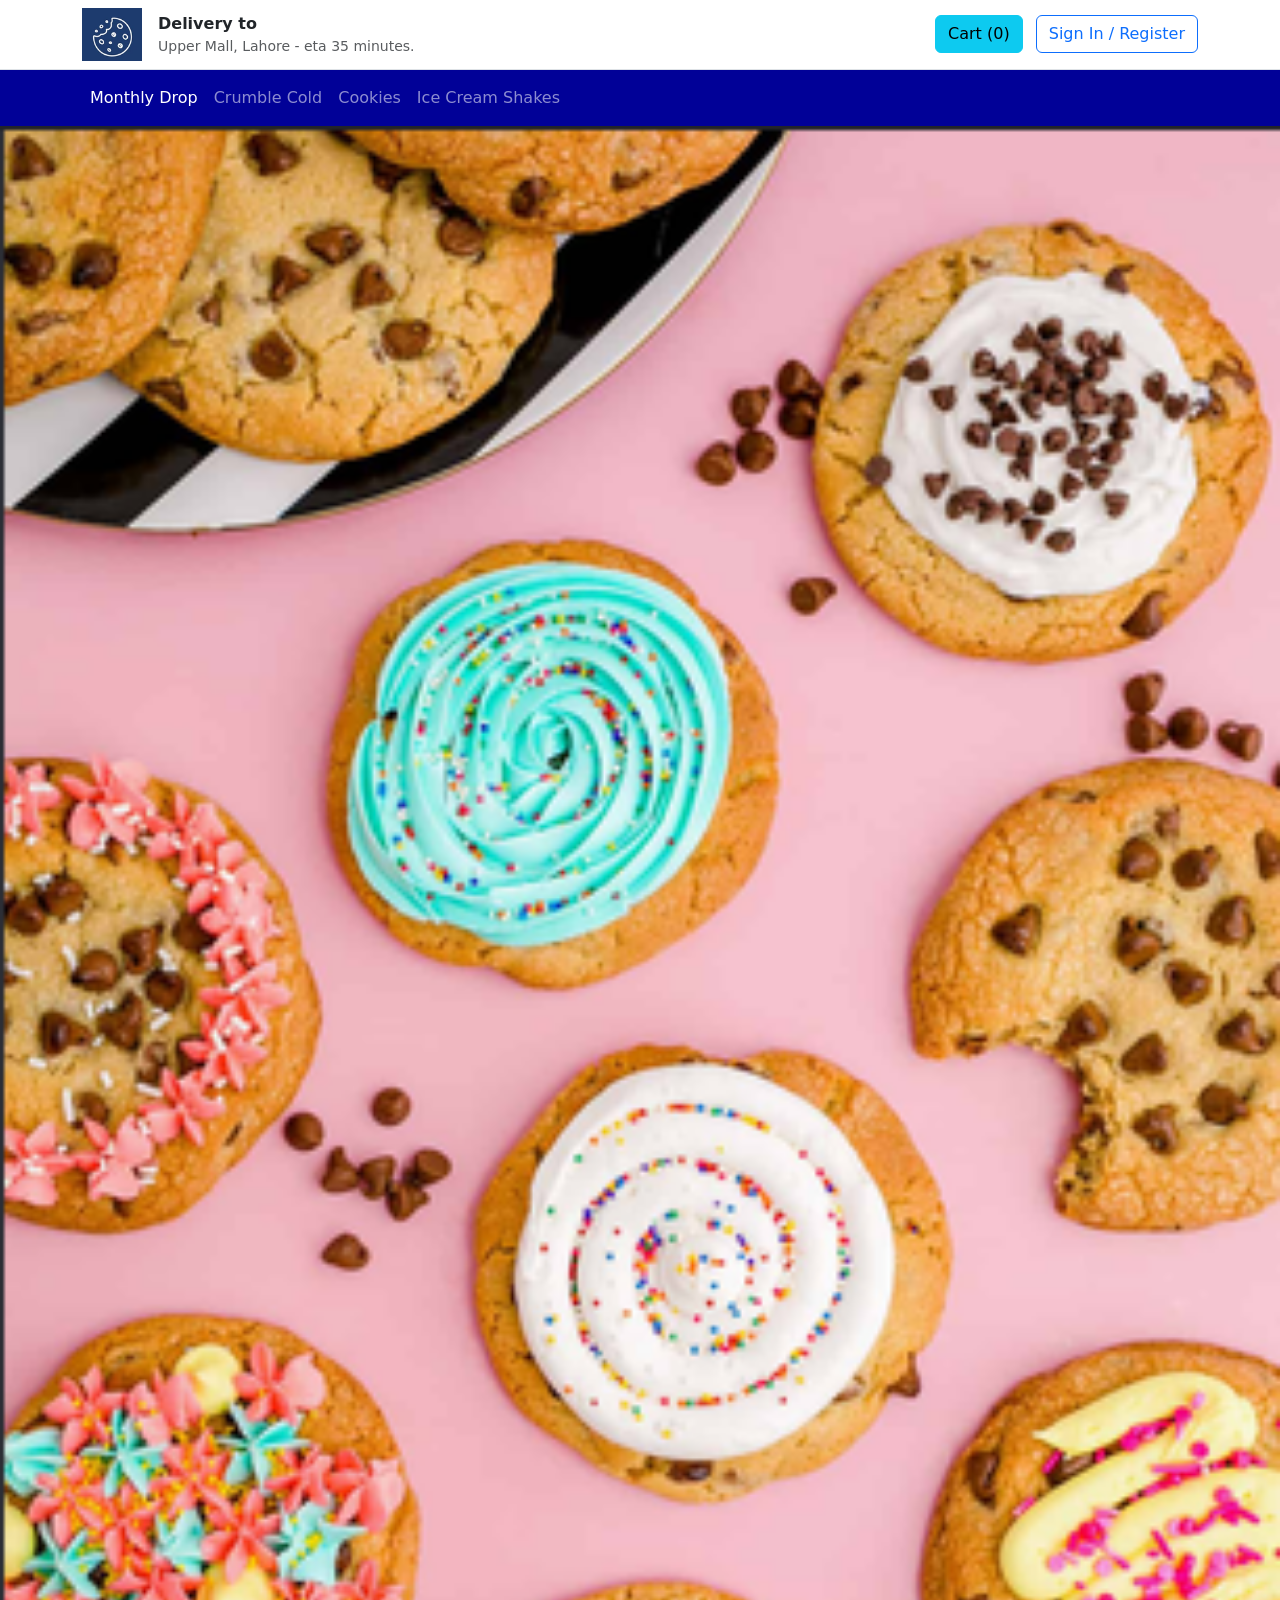
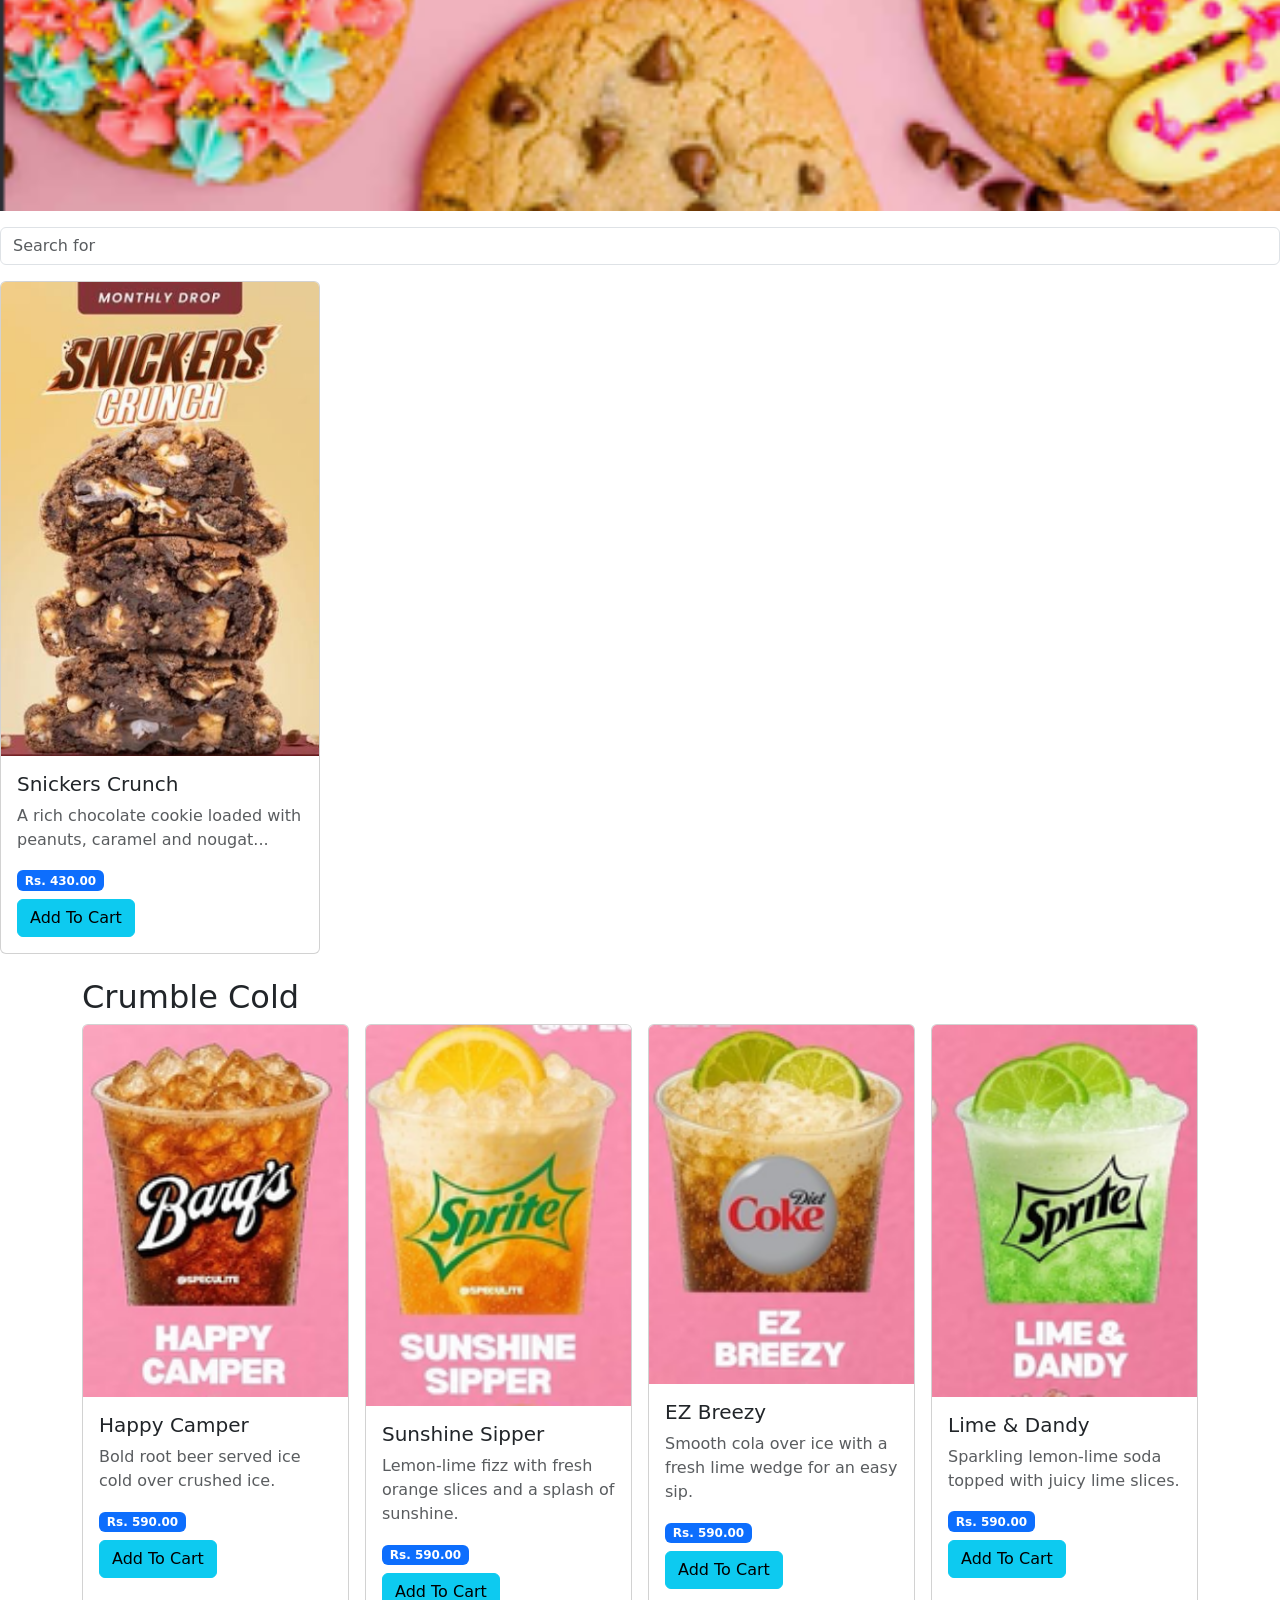
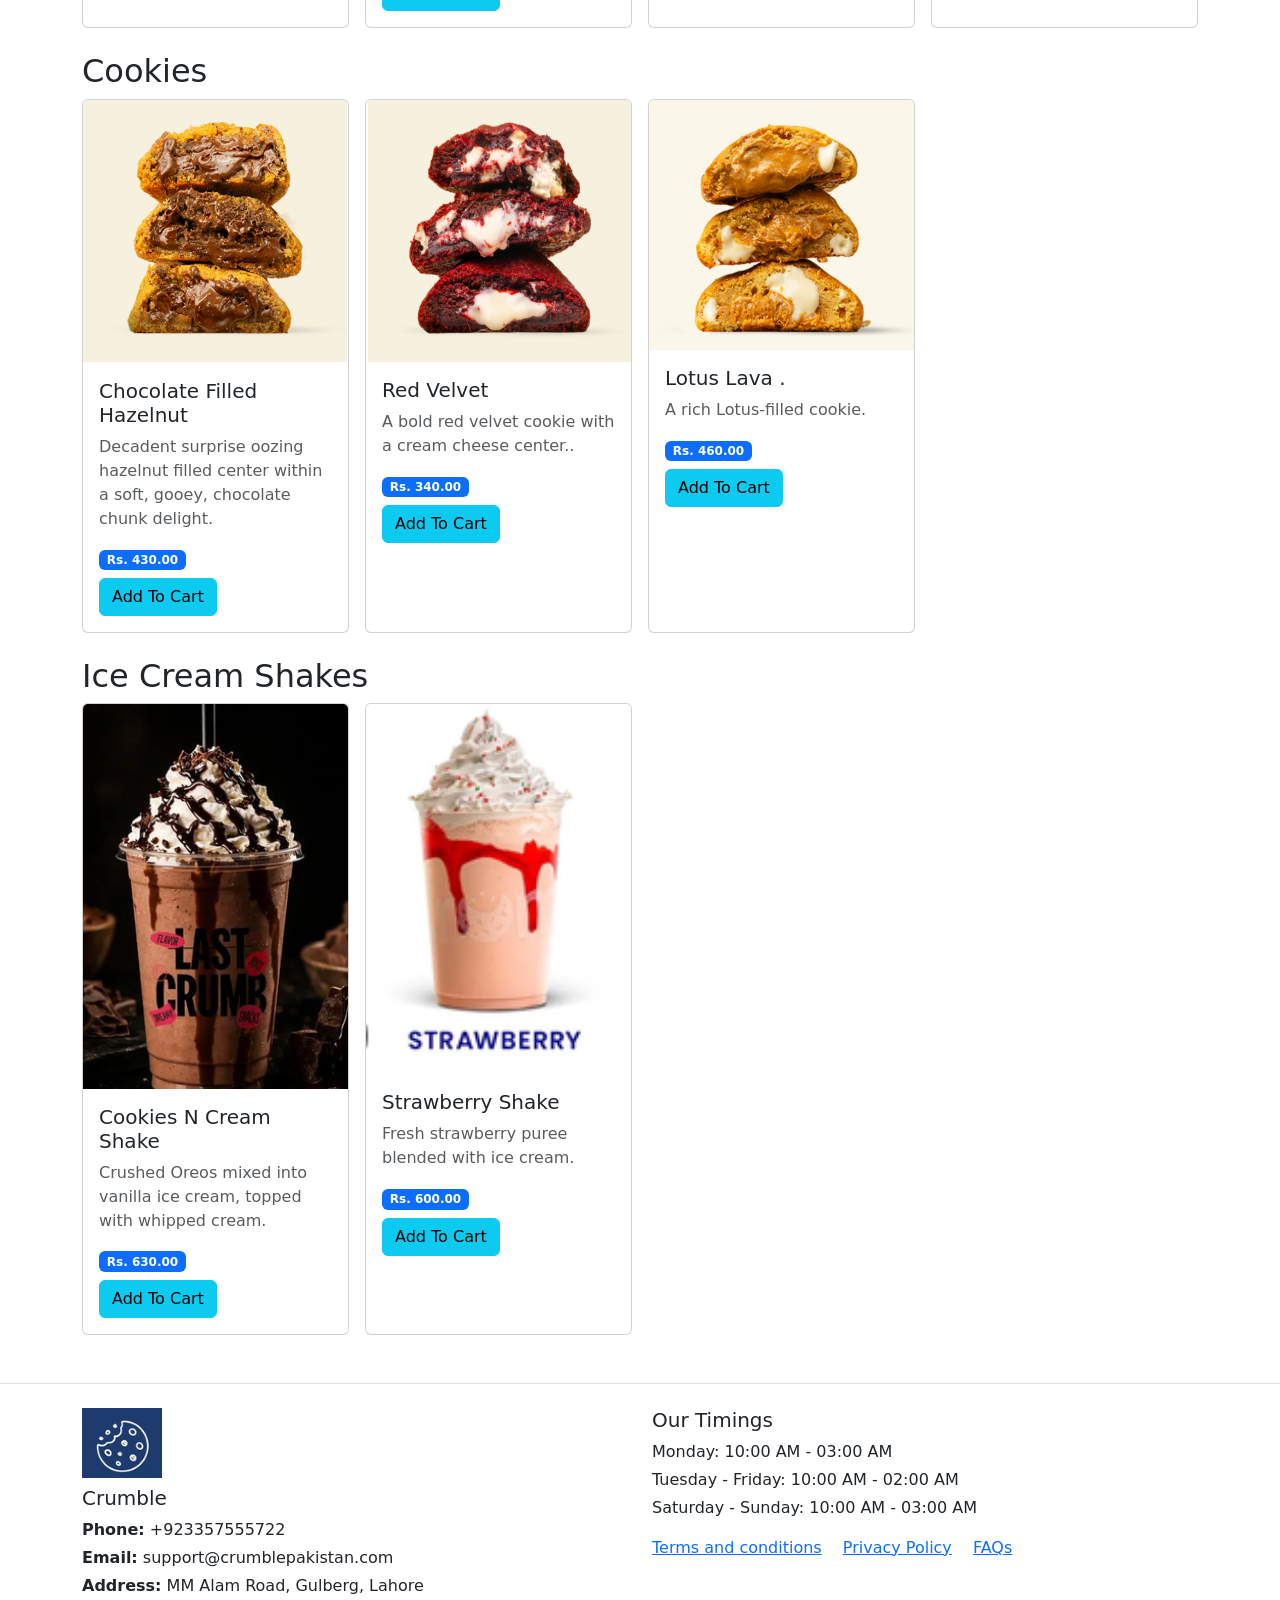
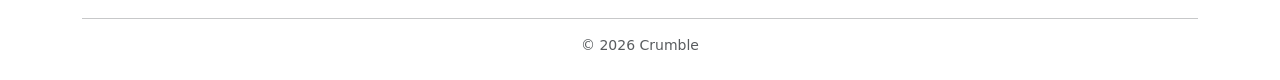
==== commit 14c3bdf8: "Added timings and links to the footer" ====
--- a/assignment-2/index.html
+++ b/assignment-2/index.html
@@ -232,6 +232,18 @@
           <p class="mb-1"><strong>Address:</strong> MM Alam Road, Gulberg, Lahore</p>
         </div>
 
+          <div class="col-12 col-md-6">
+          <h5>Our Timings</h5>
+          <p class="mb-1">Monday: 10:00 AM - 03:00 AM</p>
+          <p class="mb-1">Tuesday - Friday: 10:00 AM - 02:00 AM</p>
+          <p class="mb-1">Saturday - Sunday: 10:00 AM - 03:00 AM</p>
+          <div class="mt-3">
+            <a href="#" class="me-3">Terms and conditions</a>
+            <a href="#" class="me-3">Privacy Policy</a>
+            <a href="#">FAQs</a>
+          </div>
+        </div>
+
       </div>
       <hr>
       <p class="text-center small text-muted mb-0">&copy; 2026 Crumble</p>
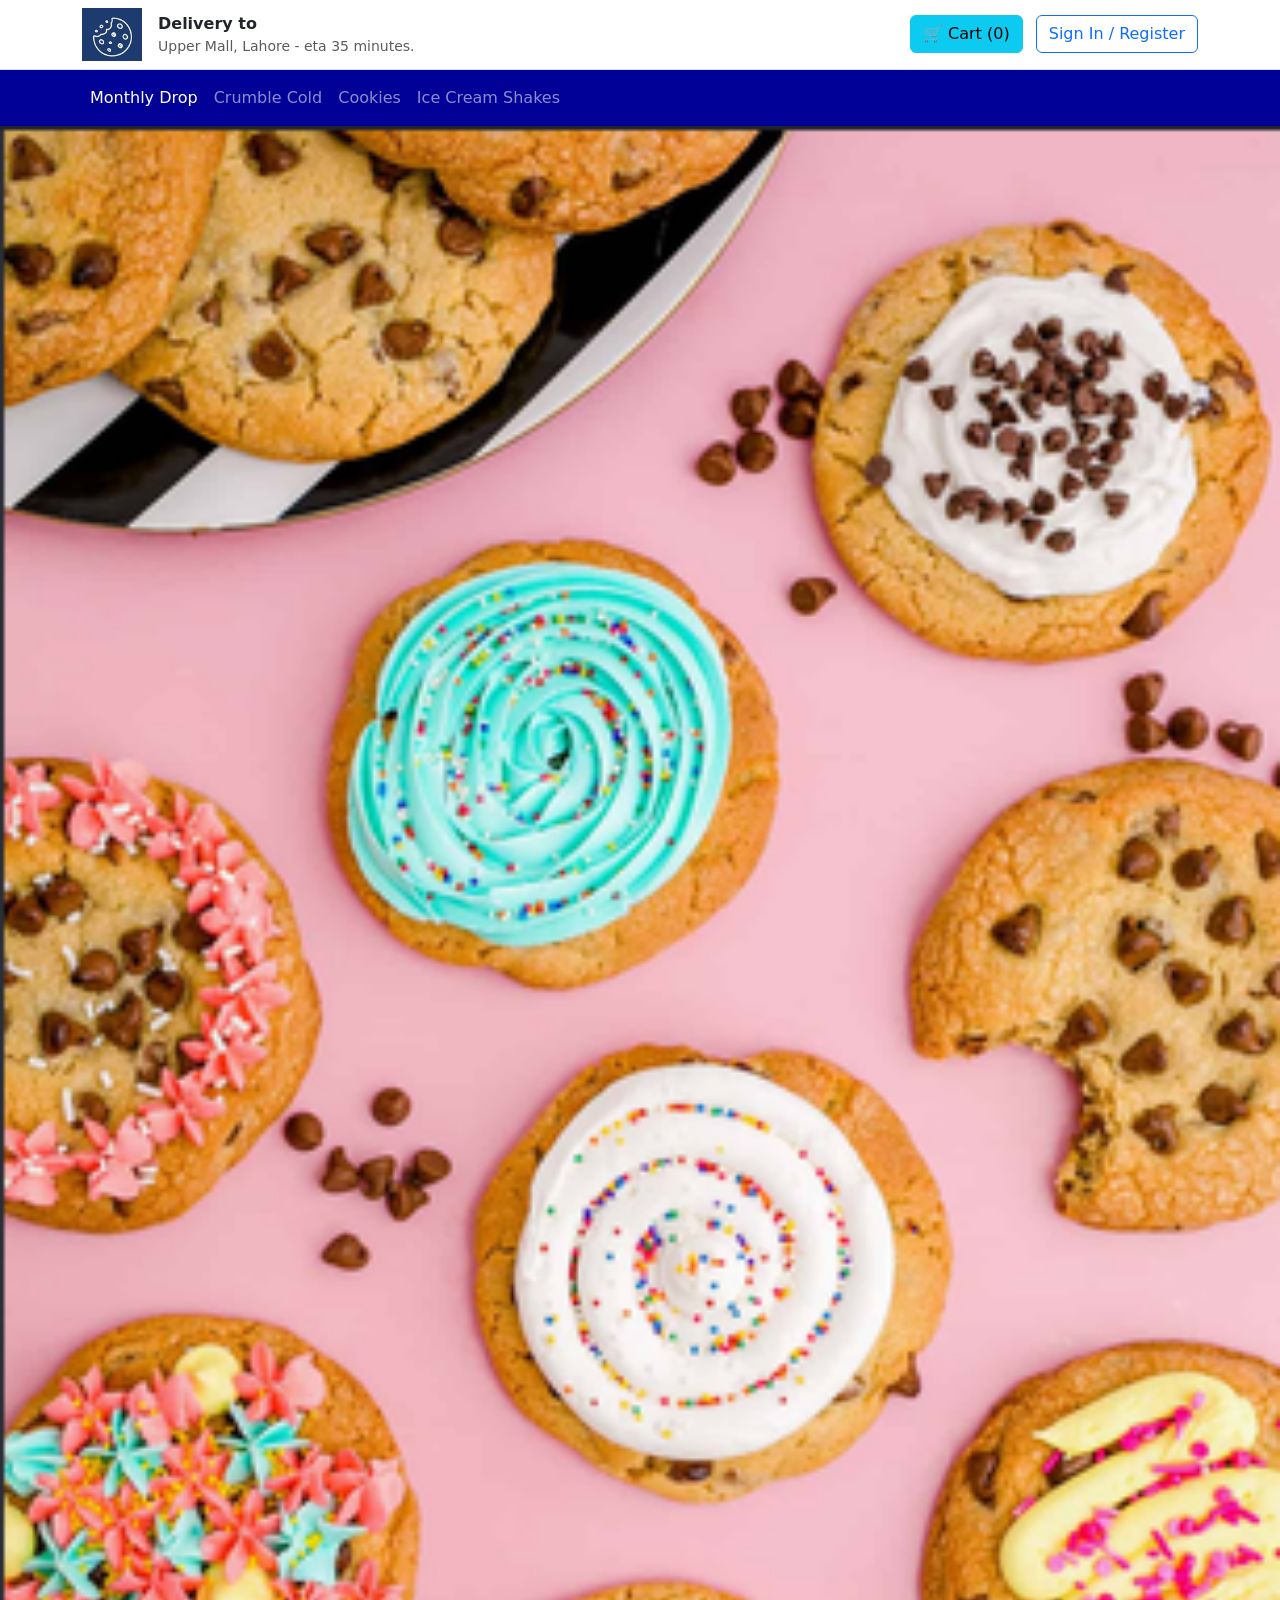
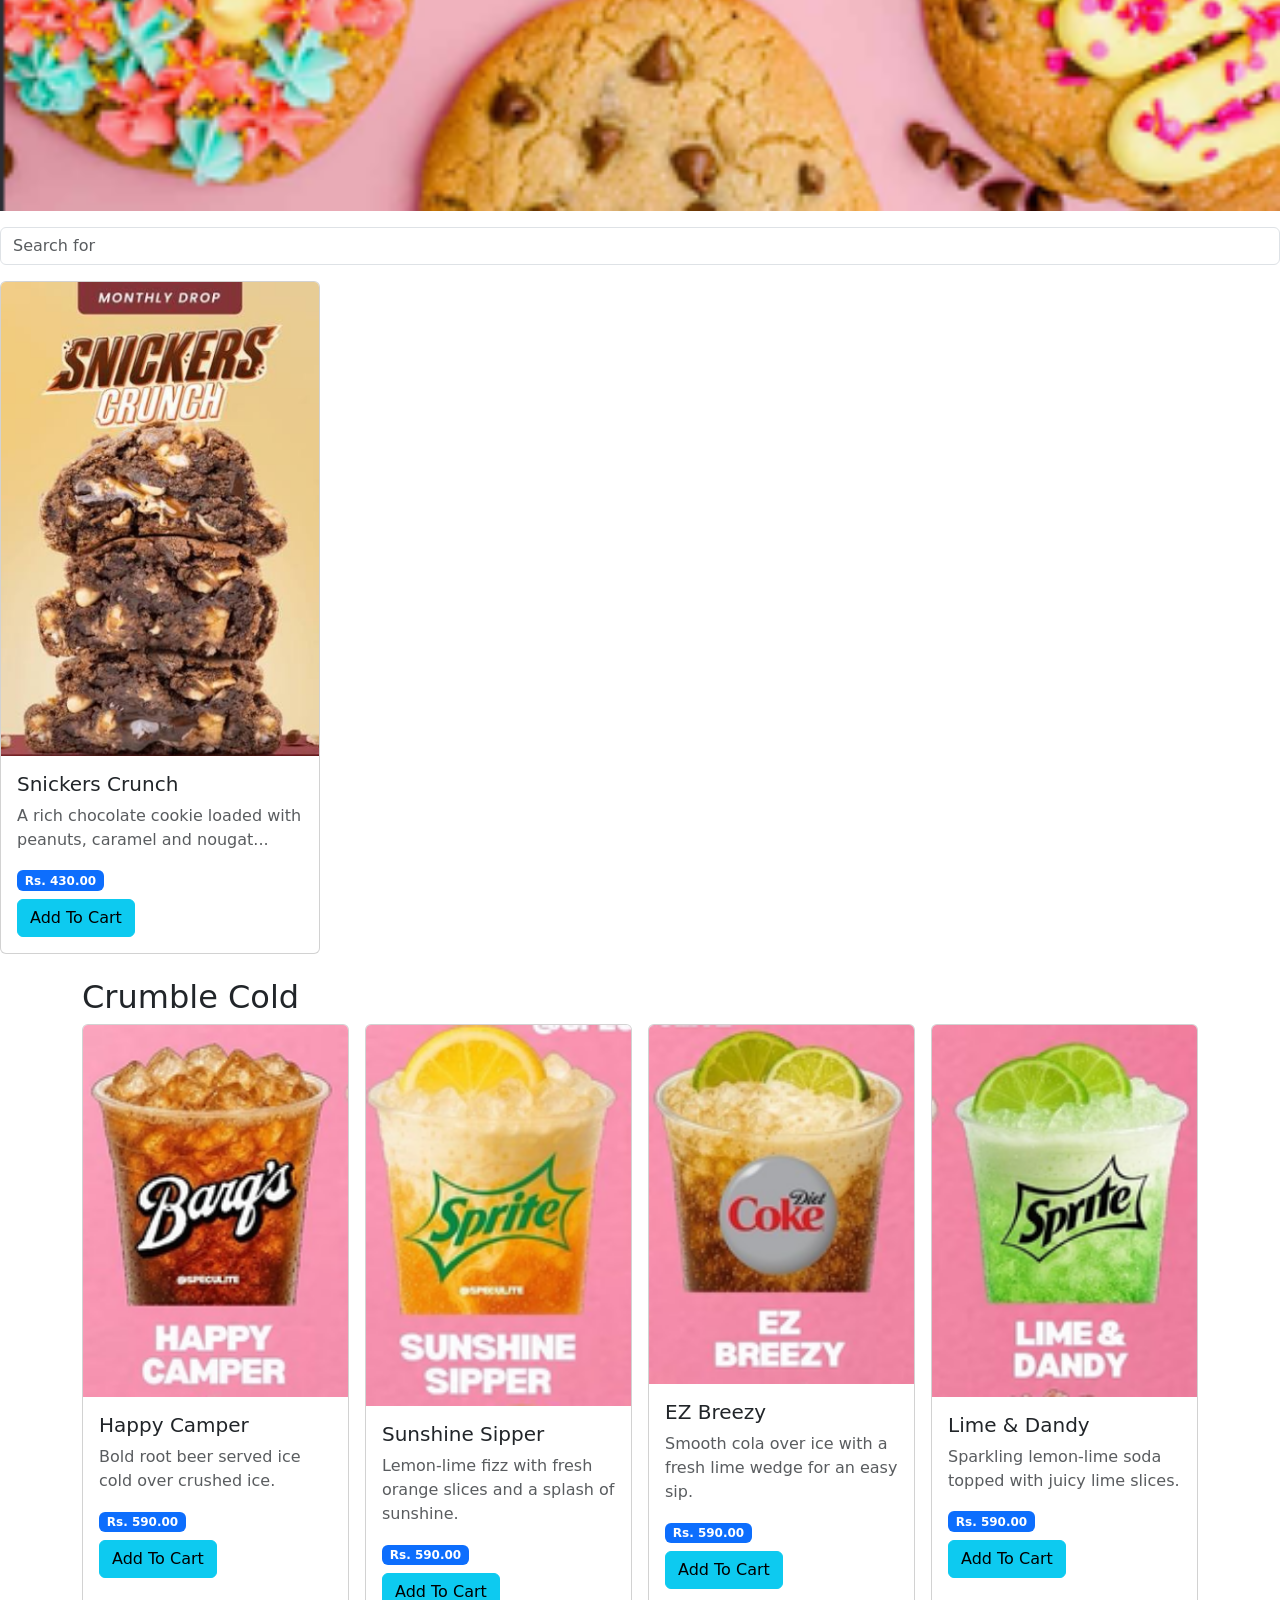
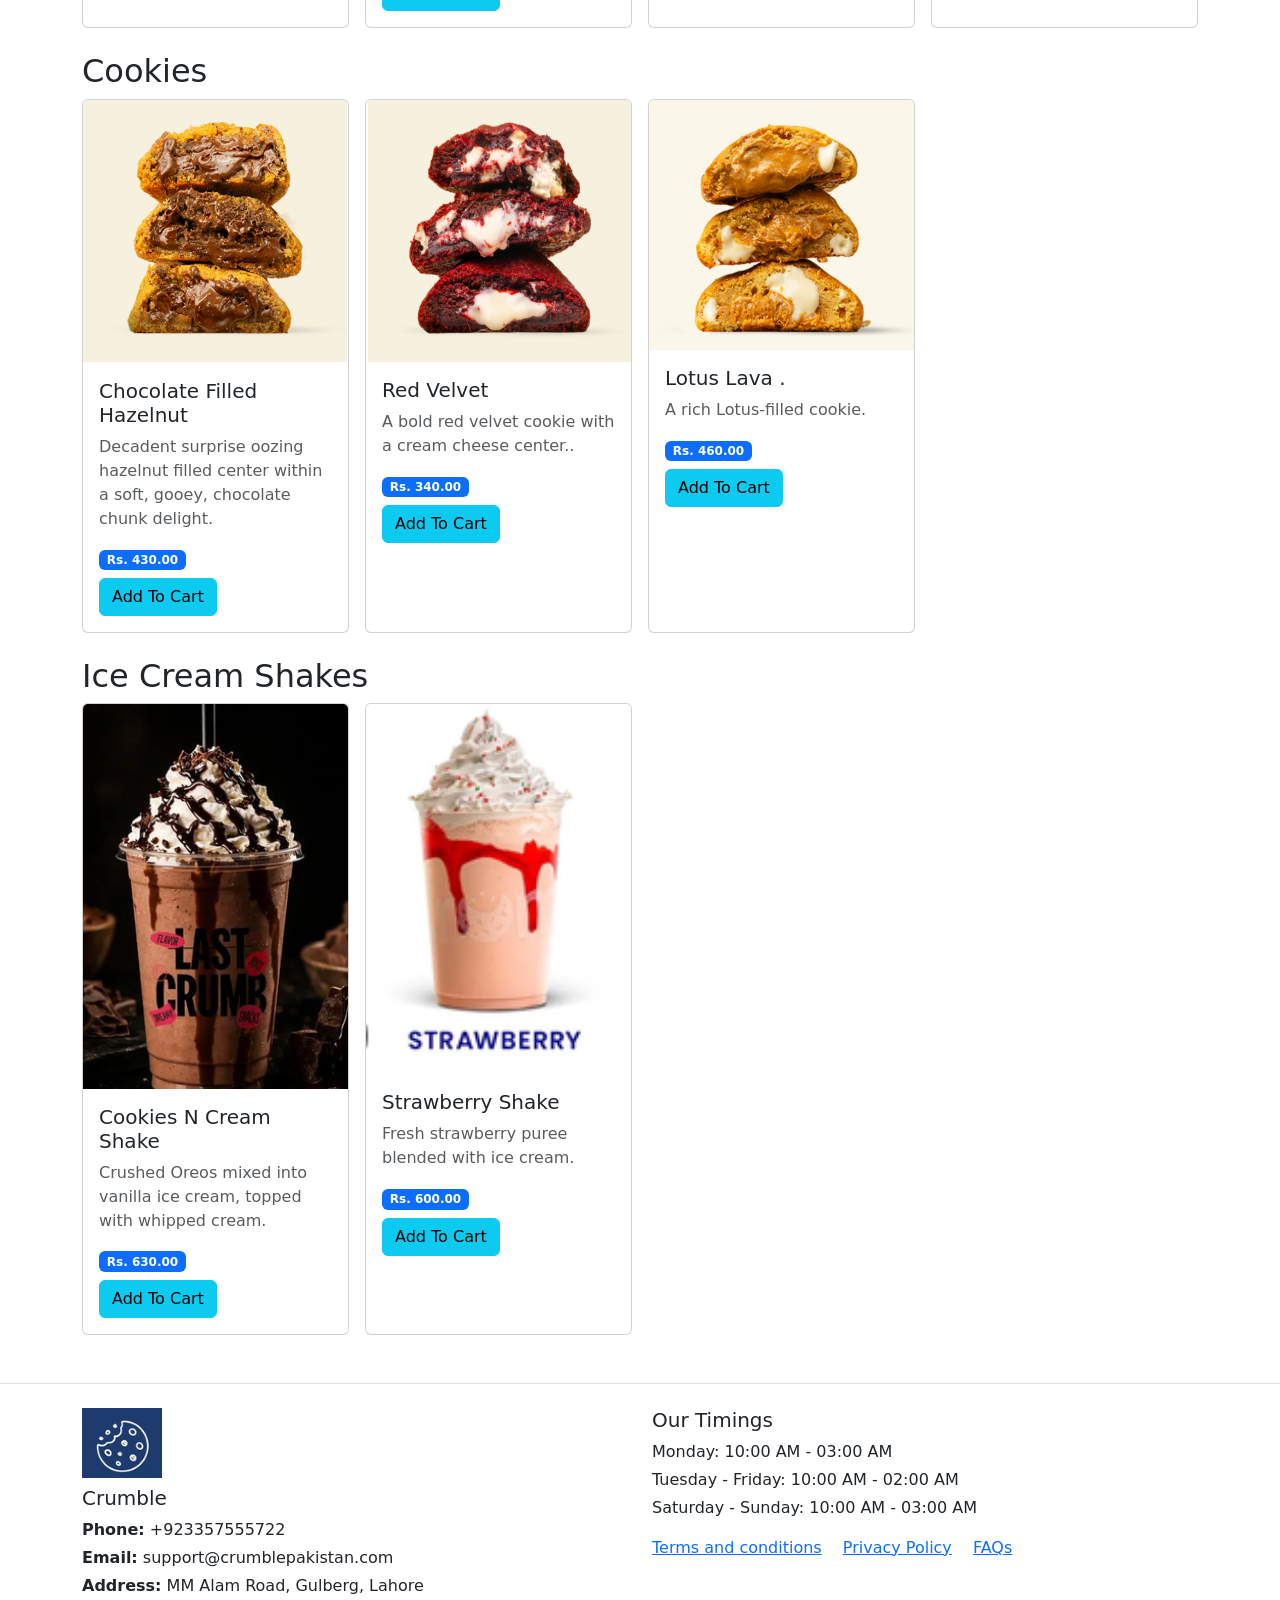
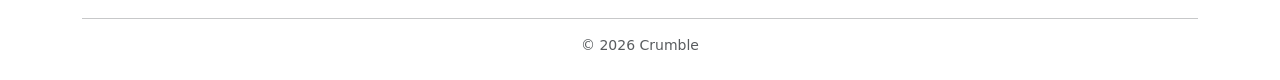
==== commit 52af8c89: "Add cart icon to header" ====
--- a/assignment-2/index.html
+++ b/assignment-2/index.html
@@ -20,8 +20,7 @@
         </div>
       </div>
       <div>
-        <button class="btn btn-info me-2">Cart (0)</button>
-        <button class="btn btn-outline-primary">Sign In / Register</button>
+        <button class="btn btn-info me-2">🛒 Cart (0)</button>        <button class="btn btn-outline-primary">Sign In / Register</button>
       </div>
     </div>
   </header>
@@ -59,7 +58,9 @@
           <div class="card h-100">
             <img src="images/snickers.jpg" class="card-img-top" alt="Snickers Crunch cookie">
             <div class="card-body">
-              <h5 class="card-title">Snickers Crunch</h5>
+              <h5 class="card-title">
+                <a href="product.html" class="text-decoration-none text-dark">Snickers Crunch</a>
+              </h5>
               <p class="card-text text-muted">A rich chocolate cookie loaded with peanuts, caramel and nougat...</p>
               <span class="badge bg-primary mb-2">Rs. 430.00</span>
               <br>
@@ -139,9 +140,7 @@
           <div class="card h-100">
             <img src="images/hazelnut.jpg" class="card-img-top" alt="Chocolate Filled Hazelnut cookie">
             <div class="card-body">
-              <h5 class="card-title">
-                <a href="product.html" class="text-decoration-none text-dark">Chocolate Filled Hazelnut</a>
-              </h5>
+              <h5 class="card-title">Chocolate Filled Hazelnut</h5>
               <p class="card-text text-muted">Decadent surprise oozing hazelnut filled center within a soft, gooey, chocolate chunk delight.</p>
               <span class="badge bg-primary mb-2">Rs. 430.00</span>
               <br>
